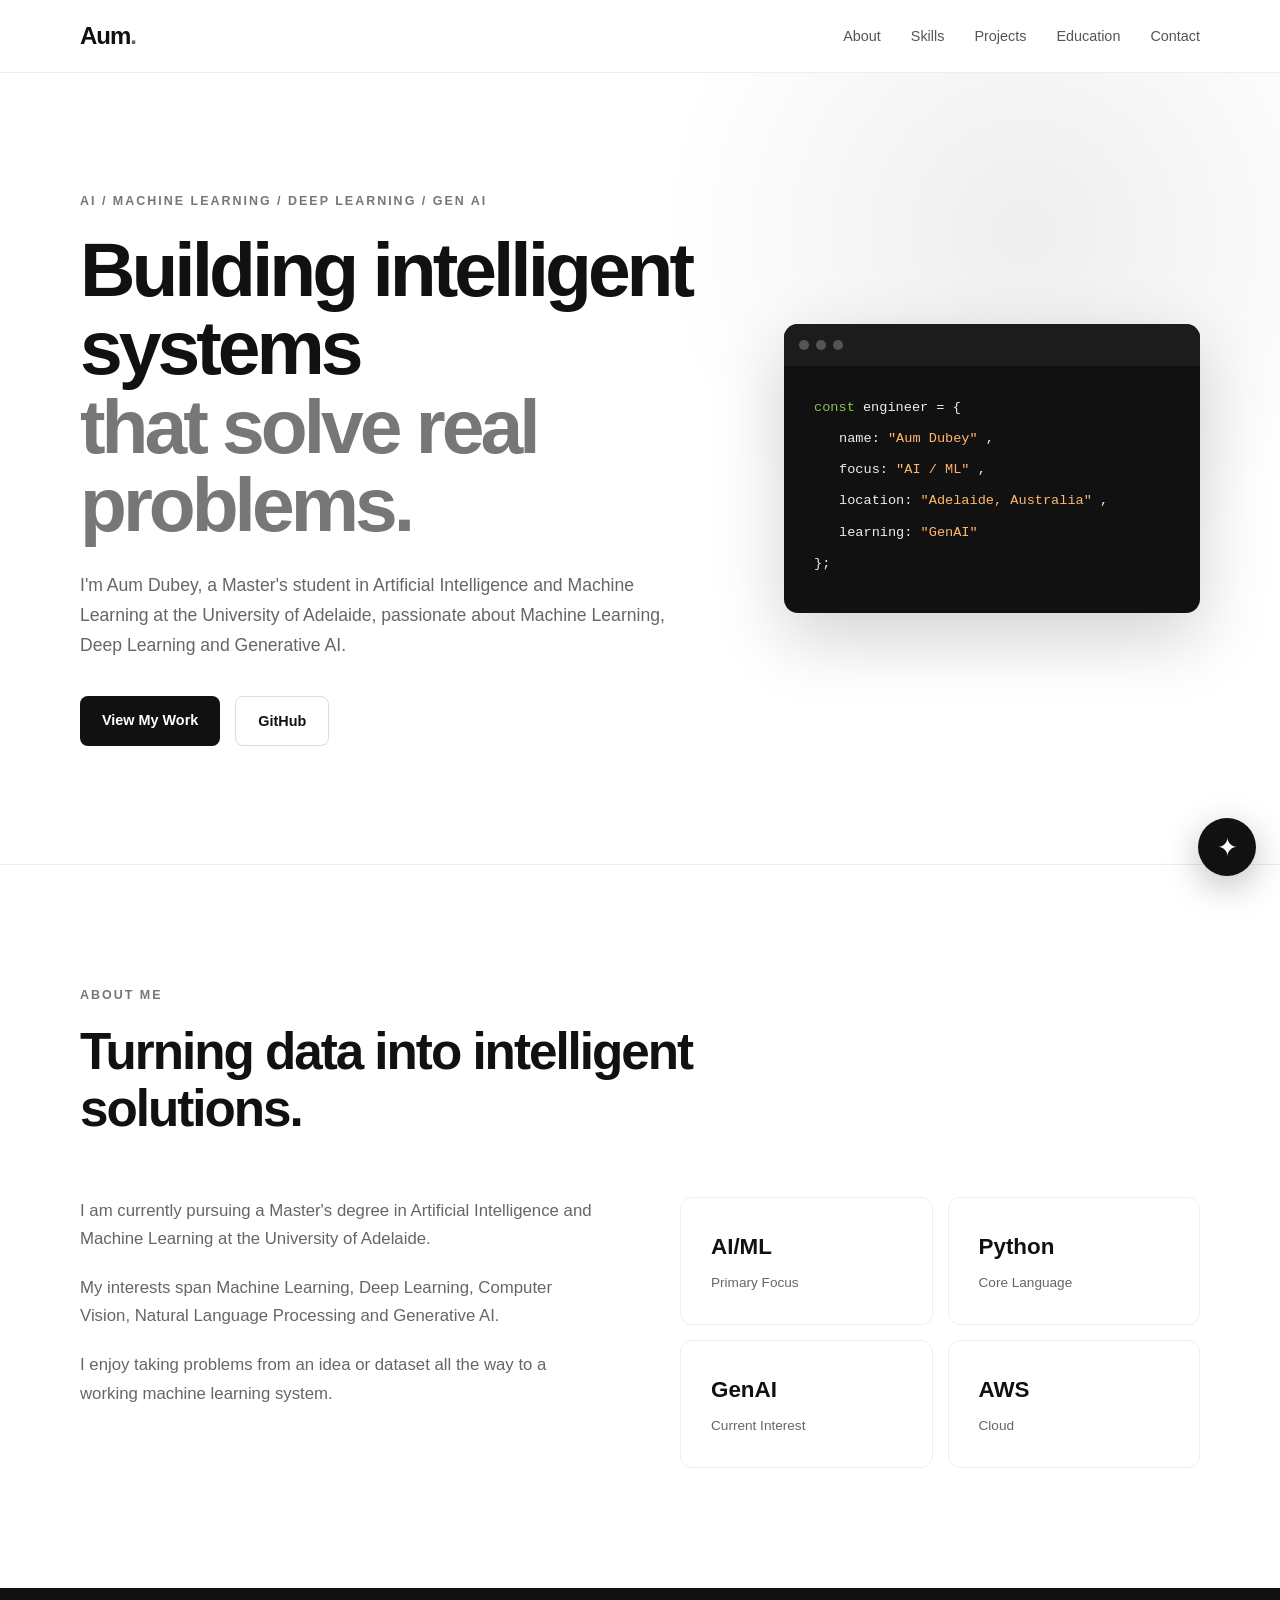
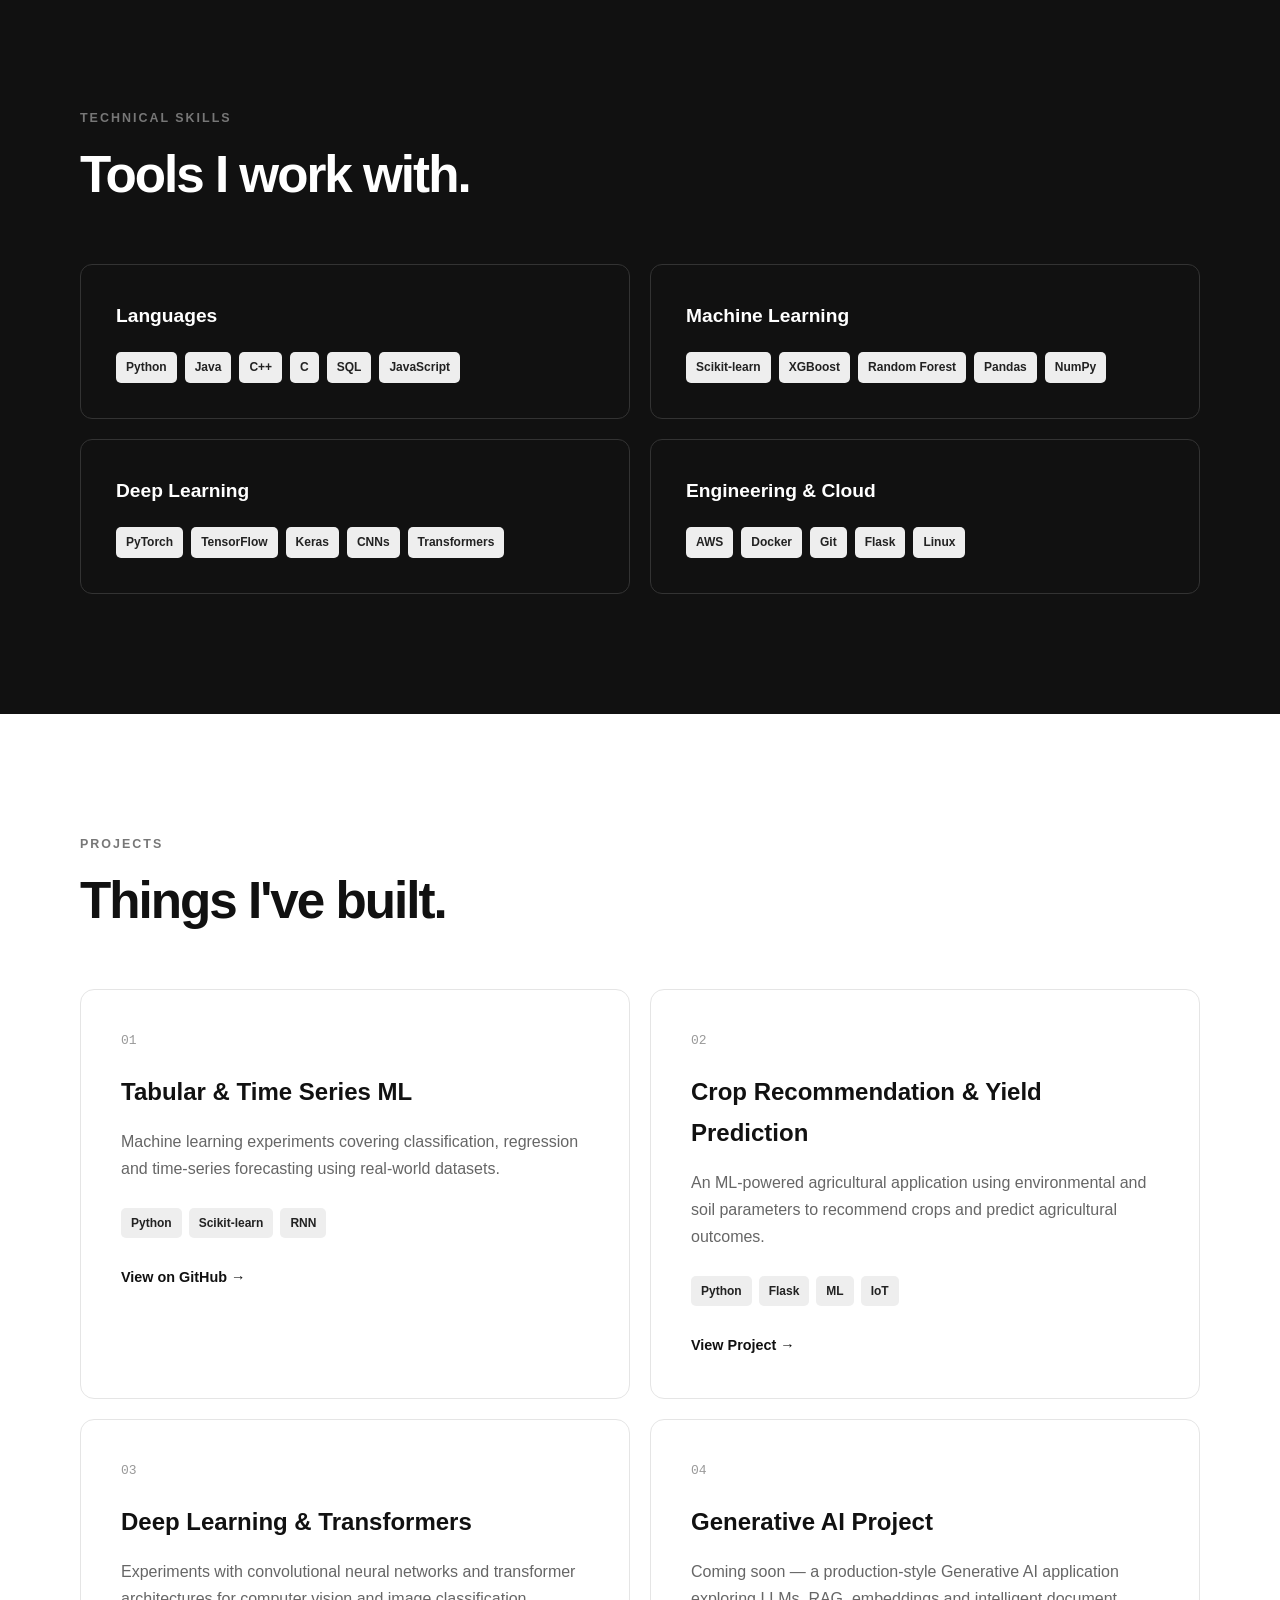
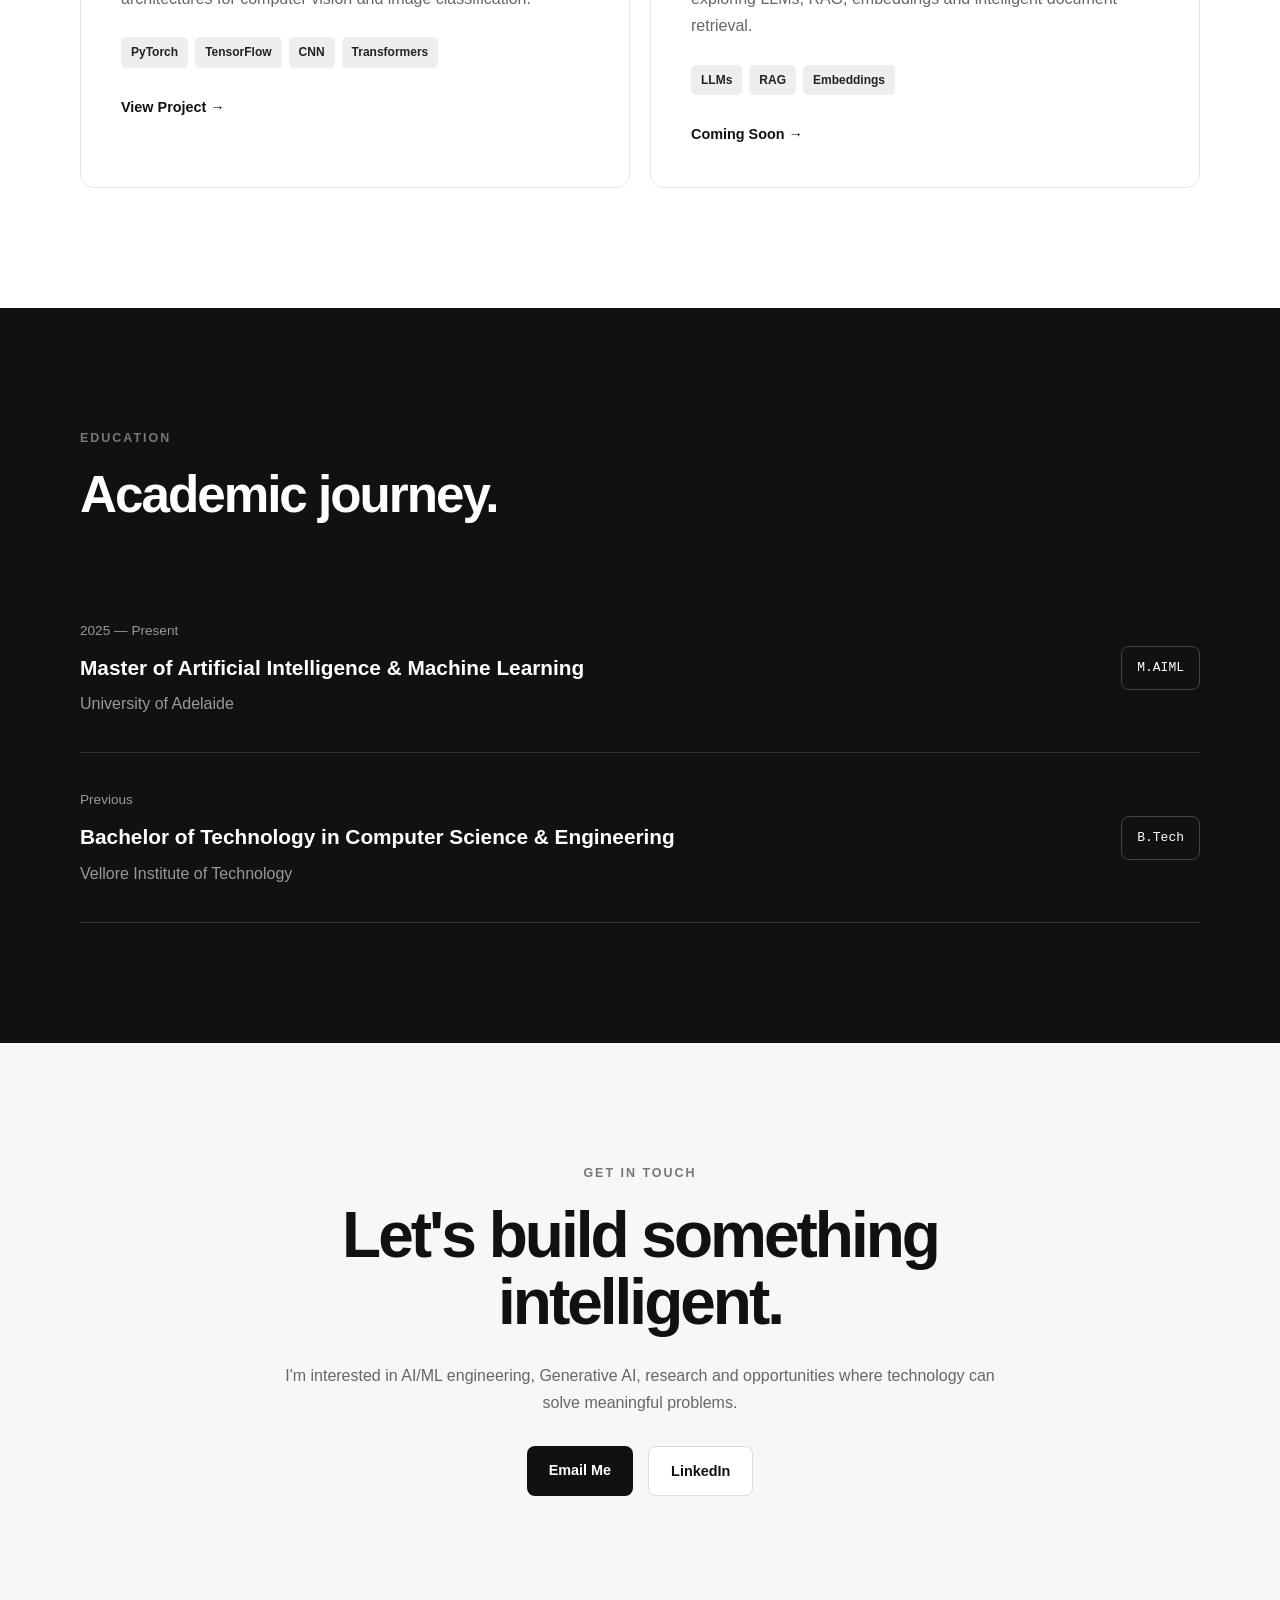
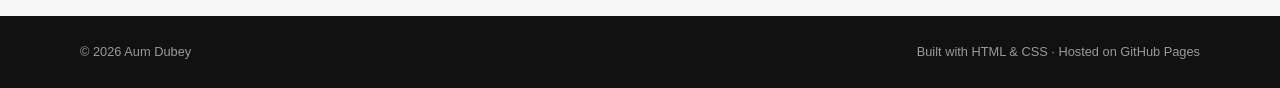
==== index.html @ c4ebeefe "Refactor aumSendMessage to use async/await" ====
<!DOCTYPE html>
<html lang="en">
<head>
    <meta charset="UTF-8">

    <meta name="viewport"
          content="width=device-width, initial-scale=1.0">

    <meta name="description"
          content="Aum Dubey - AI and Machine Learning Engineer">

    <title>Aum Dubey | AI/ML Engineer</title>

    <link rel="stylesheet" href="style.css">
</head>

<body>

    <!-- Navigation -->
    <header class="navbar">
        <div class="container nav-container">

            <a href="#home" class="logo">
                Aum<span>.</span>
            </a>

            <nav>
                <a href="#about">About</a>
                <a href="#skills">Skills</a>
                <a href="#projects">Projects</a>
                <a href="#education">Education</a>
                <a href="#contact">Contact</a>
            </nav>

        </div>
    </header>


    <!-- Hero Section -->
    <section id="home" class="hero">
        <div class="container hero-content">

            <div class="hero-text">

                <p class="eyebrow">
                    AI / MACHINE LEARNING / DEEP LEARNING / GEN AI
                </p>

                <h1>
                    Building intelligent systems
                    <span>that solve real problems.</span>
                </h1>

                <p class="hero-description">
                    I'm Aum Dubey, a Master's student in Artificial
                    Intelligence and Machine Learning at the University
                    of Adelaide, passionate about Machine Learning,
                    Deep Learning and Generative AI.
                </p>

                <div class="hero-buttons">

                    <a href="#projects" class="btn primary">
                        View My Work
                    </a>

                    <a href="https://github.com/aum-dubey"
                       target="_blank"
                       rel="noopener"
                       class="btn secondary">
                        GitHub
                    </a>

                </div>

            </div>


            <div class="hero-card">
                <div class="terminal">

                    <div class="terminal-top">
                        <span></span>
                        <span></span>
                        <span></span>
                    </div>

                    <div class="terminal-content">

                        <p>
                            <span class="green">const</span>
                            engineer = {
                        </p>

                        <p class="indent">
                            name:
                            <span class="orange">
                                "Aum Dubey"
                            </span>,
                        </p>

                        <p class="indent">
                            focus:
                            <span class="orange">
                                "AI / ML"
                            </span>,
                        </p>

                        <p class="indent">
                            location:
                            <span class="orange">
                                "Adelaide, Australia"
                            </span>,
                        </p>

                        <p class="indent">
                            learning:
                            <span class="orange">
                                "GenAI"
                            </span>
                        </p>

                        <p>};</p>

                    </div>
                </div>
            </div>

        </div>
    </section>


    <!-- About -->
    <section id="about" class="section">
        <div class="container">

            <div class="section-heading">
                <p class="eyebrow">
                    ABOUT ME
                </p>

                <h2>
                    Turning data into intelligent solutions.
                </h2>
            </div>

            <div class="about-grid">

                <div>

                    <p>
                        I am currently pursuing a Master's degree in
                        Artificial Intelligence and Machine Learning
                        at the University of Adelaide.
                    </p>

                    <p>
                        My interests span Machine Learning, Deep
                        Learning, Computer Vision, Natural Language
                        Processing and Generative AI.
                    </p>

                    <p>
                        I enjoy taking problems from an idea or
                        dataset all the way to a working machine
                        learning system.
                    </p>

                </div>


                <div class="about-stats">

                    <div class="stat">
                        <h3>AI/ML</h3>
                        <p>Primary Focus</p>
                    </div>

                    <div class="stat">
                        <h3>Python</h3>
                        <p>Core Language</p>
                    </div>

                    <div class="stat">
                        <h3>GenAI</h3>
                        <p>Current Interest</p>
                    </div>

                    <div class="stat">
                        <h3>AWS</h3>
                        <p>Cloud</p>
                    </div>

                </div>

            </div>
        </div>
    </section>


    <!-- Skills -->
    <section id="skills" class="section dark-section">
        <div class="container">

            <div class="section-heading">

                <p class="eyebrow">
                    TECHNICAL SKILLS
                </p>

                <h2>
                    Tools I work with.
                </h2>

            </div>


            <div class="skills-grid">

                <div class="skill-card">

                    <h3>Languages</h3>

                    <div class="tags">
                        <span>Python</span>
                        <span>Java</span>
                        <span>C++</span>
                        <span>C</span>
                        <span>SQL</span>
                        <span>JavaScript</span>
                    </div>

                </div>


                <div class="skill-card">

                    <h3>Machine Learning</h3>

                    <div class="tags">
                        <span>Scikit-learn</span>
                        <span>XGBoost</span>
                        <span>Random Forest</span>
                        <span>Pandas</span>
                        <span>NumPy</span>
                    </div>

                </div>


                <div class="skill-card">

                    <h3>Deep Learning</h3>

                    <div class="tags">
                        <span>PyTorch</span>
                        <span>TensorFlow</span>
                        <span>Keras</span>
                        <span>CNNs</span>
                        <span>Transformers</span>
                    </div>

                </div>


                <div class="skill-card">

                    <h3>Engineering &amp; Cloud</h3>

                    <div class="tags">
                        <span>AWS</span>
                        <span>Docker</span>
                        <span>Git</span>
                        <span>Flask</span>
                        <span>Linux</span>
                    </div>

                </div>

            </div>
        </div>
    </section>


    <!-- Projects -->
    <section id="projects" class="section">
        <div class="container">

            <div class="section-heading">

                <p class="eyebrow">
                    PROJECTS
                </p>

                <h2>
                    Things I've built.
                </h2>

            </div>


            <div class="projects-grid">

                <!-- Project 1 -->
                <article class="project-card">

                    <div class="project-number">
                        01
                    </div>

                    <h3>
                        Tabular &amp; Time Series ML
                    </h3>

                    <p>
                        Machine learning experiments covering
                        classification, regression and time-series
                        forecasting using real-world datasets.
                    </p>

                    <div class="project-tags">
                        <span>Python</span>
                        <span>Scikit-learn</span>
                        <span>RNN</span>
                    </div>

                    <a href="https://github.com/aum-dubey/tabular-timeseries-ml"
                       target="_blank"
                       rel="noopener"
                       class="project-link">
                        View on GitHub →
                    </a>

                </article>


                <!-- Project 2 -->
                <article class="project-card">

                    <div class="project-number">
                        02
                    </div>

                    <h3>
                        Crop Recommendation &amp; Yield Prediction
                    </h3>

                    <p>
                        An ML-powered agricultural application using
                        environmental and soil parameters to recommend
                        crops and predict agricultural outcomes.
                    </p>

                    <div class="project-tags">
                        <span>Python</span>
                        <span>Flask</span>
                        <span>ML</span>
                        <span>IoT</span>
                    </div>

                    <a href="https://github.com/aum-dubey"
                       target="_blank"
                       rel="noopener"
                       class="project-link">
                        View Project →
                    </a>

                </article>


                <!-- Project 3 -->
                <article class="project-card">

                    <div class="project-number">
                        03
                    </div>

                    <h3>
                        Deep Learning &amp; Transformers
                    </h3>

                    <p>
                        Experiments with convolutional neural networks
                        and transformer architectures for computer
                        vision and image classification.
                    </p>

                    <div class="project-tags">
                        <span>PyTorch</span>
                        <span>TensorFlow</span>
                        <span>CNN</span>
                        <span>Transformers</span>
                    </div>

                    <a href="https://github.com/aum-dubey"
                       target="_blank"
                       rel="noopener"
                       class="project-link">
                        View Project →
                    </a>

                </article>


                <!-- Project 4 -->
                <article class="project-card">

                    <div class="project-number">
                        04
                    </div>

                    <h3>
                        Generative AI Project
                    </h3>

                    <p>
                        Coming soon — a production-style Generative AI
                        application exploring LLMs, RAG, embeddings
                        and intelligent document retrieval.
                    </p>

                    <div class="project-tags">
                        <span>LLMs</span>
                        <span>RAG</span>
                        <span>Embeddings</span>
                    </div>

                    <a href="https://github.com/aum-dubey"
                       target="_blank"
                       rel="noopener"
                       class="project-link">
                        Coming Soon →
                    </a>

                </article>

            </div>
        </div>
    </section>


    <!-- Education -->
    <section id="education" class="section dark-section">
        <div class="container">

            <div class="section-heading">

                <p class="eyebrow">
                    EDUCATION
                </p>

                <h2>
                    Academic journey.
                </h2>

            </div>


            <div class="education-card">

                <div>

                    <p class="education-year">
                        2025 — Present
                    </p>

                    <h3>
                        Master of Artificial Intelligence
                        &amp; Machine Learning
                    </h3>

                    <p>
                        University of Adelaide
                    </p>

                </div>

                <div class="education-badge">
                    M.AIML
                </div>

            </div>


            <div class="education-card">

                <div>

                    <p class="education-year">
                        Previous
                    </p>

                    <h3>
                        Bachelor of Technology
                        in Computer Science &amp; Engineering
                    </h3>

                    <p>
                        Vellore Institute of Technology
                    </p>

                </div>

                <div class="education-badge">
                    B.Tech
                </div>

            </div>

        </div>
    </section>


    <!-- Contact -->
    <section id="contact" class="section contact-section">
        <div class="container contact-content">

            <p class="eyebrow">
                GET IN TOUCH
            </p>

            <h2>
                Let's build something intelligent.
            </h2>

            <p>
                I'm interested in AI/ML engineering, Generative AI,
                research and opportunities where technology can solve
                meaningful problems.
            </p>

            <div class="contact-buttons">

                <a href="mailto:aum.dubeyy@gmail.com"
                   class="btn primary">
                    Email Me
                </a>

                <a href="https://www.linkedin.com/in/aumdubey0604"
                   target="_blank"
                   rel="noopener"
                   class="btn secondary">
                    LinkedIn
                </a>

            </div>

        </div>
    </section>


    <!-- Footer -->
    <footer>
        <div class="container footer-content">

            <p>
                © 2026 Aum Dubey
            </p>

            <p>
                Built with HTML &amp; CSS · Hosted on GitHub Pages
            </p>

        </div>
    </footer>


    <!-- ================= ASK AUM CHATBOT ================= -->

    <style>

        /* Floating button */

        #aum-chat-button {
            position: fixed;
            right: 24px;
            bottom: 24px;

            width: 58px;
            height: 58px;

            padding: 0;
            margin: 0;

            border: 0;
            border-radius: 50%;

            background: #111;
            color: #fff;

            display: flex;
            align-items: center;
            justify-content: center;

            cursor: pointer;

            z-index: 999999;

            box-shadow: 0 10px 35px rgba(0, 0, 0, 0.25);

            transition: 0.25s ease;
        }

        #aum-chat-button:hover {
            transform: translateY(-4px) scale(1.05);
        }

        #aum-chat-button span {
            font-size: 25px;
        }


        /* Chat window */

        #aum-chat-window {
            position: fixed;

            right: 24px;
            bottom: 24px;

            width: 380px;
            height: 570px;

            background: #fff;

            border: 1px solid #e5e5e5;
            border-radius: 22px;

            overflow: hidden;

            z-index: 1000000;

            display: flex;
            flex-direction: column;

            box-shadow: 0 25px 80px rgba(0, 0, 0, 0.20);

            opacity: 0;
            visibility: hidden;

            transform: translateY(20px) scale(0.95);
            transform-origin: bottom right;

            transition:
                opacity 0.25s ease,
                transform 0.25s ease,
                visibility 0.25s ease;
        }

        #aum-chat-window.aum-chat-open {
            opacity: 1;
            visibility: visible;
            transform: translateY(0) scale(1);
        }


        /* Header */

        #aum-chat-header {
            height: 70px;
            flex-shrink: 0;

            background: #111;
            color: #fff;

            padding: 0 18px;

            display: flex;
            align-items: center;
            justify-content: space-between;
        }

        .aum-chat-profile {
            display: flex;
            align-items: center;
            gap: 11px;
        }

        .aum-chat-avatar {
            width: 40px;
            height: 40px;

            border-radius: 12px;

            background: #fff;
            color: #111;

            display: flex;
            align-items: center;
            justify-content: center;

            font-weight: 700;
        }

        .aum-chat-name {
            font-size: 15px;
            font-weight: 600;
            line-height: 1.2;
        }

        .aum-chat-status {
            margin-top: 4px;

            color: #aaa;
            font-size: 10px;

            display: flex;
            align-items: center;
            gap: 5px;
        }

        .aum-chat-status-dot {
            width: 6px;
            height: 6px;

            border-radius: 50%;
            background: #4ade80;
        }

        #aum-chat-close {
            width: 34px;
            height: 34px;

            padding: 0;

            border: 0;
            border-radius: 50%;

            background: transparent;
            color: #aaa;

            font-size: 25px;
            cursor: pointer;
        }

        #aum-chat-close:hover {
            background: rgba(255, 255, 255, 0.1);
            color: #fff;
        }


        /* Messages */

        #aum-chat-messages {
            flex: 1;
            min-height: 0;

            overflow-y: auto;
            padding: 22px 18px;

            background: #fafafa;
        }

        .aum-bot-row {
            display: flex;
            align-items: flex-start;
            gap: 9px;
            margin-bottom: 18px;
        }

        .aum-bot-icon {
            flex-shrink: 0;

            width: 30px;
            height: 30px;

            border-radius: 10px;

            background: #111;
            color: #fff;

            display: flex;
            align-items: center;
            justify-content: center;

            font-size: 13px;
        }

        .aum-bot-bubble {
            max-width: 275px;

            padding: 12px 14px;

            background: #fff;
            border: 1px solid #e5e5e5;

            border-radius: 4px 15px 15px 15px;

            color: #222;
            font-size: 13px;
            line-height: 1.55;
        }

        .aum-bot-label {
            margin-bottom: 5px;

            color: #999;

            font-size: 9px;
            font-weight: 700;

            text-transform: uppercase;
            letter-spacing: 0.7px;
        }

        .aum-bot-bubble p {
            margin: 0 0 8px;
        }

        .aum-bot-bubble p:last-child {
            margin-bottom: 0;
        }


        /* User messages */

        .aum-user-row {
            display: flex;
            justify-content: flex-end;
            margin-bottom: 18px;
        }

        .aum-user-bubble {
            max-width: 275px;

            padding: 11px 14px;

            background: #111;
            color: #fff;

            border-radius: 15px 4px 15px 15px;

            font-size: 13px;
            line-height: 1.5;
        }


        /* Suggestions */

        #aum-suggestions {
            margin-left: 39px;
            margin-bottom: 20px;

            display: flex;
            flex-direction: column;
            gap: 7px;
        }

        .aum-suggestion {
            width: 100%;

            padding: 10px 12px;

            border: 1px solid #e3e3e3;
            border-radius: 11px;

            background: #fff;
            color: #333;

            text-align: left;
            font-family: inherit;
            font-size: 11px;

            cursor: pointer;
            transition: 0.2s ease;
        }

        .aum-suggestion:hover {
            background: #f3f3f3;
            transform: translateX(2px);
        }


        /* Typing indicator */

        .aum-typing-row {
            display: flex;
            align-items: center;
            gap: 9px;
            margin-bottom: 18px;
        }

        .aum-typing {
            display: flex;
            gap: 4px;

            padding: 13px 15px;

            background: #fff;
            border: 1px solid #e5e5e5;

            border-radius: 4px 15px 15px 15px;
        }

        .aum-typing span {
            width: 5px;
            height: 5px;

            border-radius: 50%;
            background: #999;

            animation: aumTyping 1.2s infinite ease-in-out;
        }

        .aum-typing span:nth-child(2) {
            animation-delay: 0.15s;
        }

        .aum-typing span:nth-child(3) {
            animation-delay: 0.3s;
        }

        @keyframes aumTyping {
            0%, 60%, 100% {
                transform: translateY(0);
                opacity: 0.3;
            }

            30% {
                transform: translateY(-4px);
                opacity: 1;
            }
        }


        /* Input */

        #aum-chat-bottom {
            flex-shrink: 0;

            padding: 11px 13px 12px;

            background: #fff;
            border-top: 1px solid #e9e9e9;
        }

        #aum-chat-input-wrapper {
            display: flex;
            align-items: center;
            gap: 7px;

            padding: 4px 4px 4px 13px;

            border: 1px solid #ddd;
            border-radius: 16px;

            background: #fafafa;
        }

        #aum-chat-input {
            flex: 1;
            min-width: 0;

            border: 0;
            outline: 0;

            background: transparent;
            color: #111;

            font-family: inherit;
            font-size: 13px;
        }

        #aum-chat-input::placeholder {
            color: #999;
        }

        #aum-chat-send {
            width: 34px;
            height: 34px;

            flex-shrink: 0;

            border: 0;
            border-radius: 11px;

            background: #111;
            color: #fff;

            font-size: 17px;
            cursor: pointer;

            display: flex;
            align-items: center;
            justify-content: center;
        }

        #aum-chat-send:hover {
            background: #333;
        }

        .aum-chat-footer {
            margin-top: 7px;

            color: #aaa;

            text-align: center;
            font-size: 9px;
        }


        /* Mobile */

        @media (max-width: 600px) {

            #aum-chat-button {
                right: 18px;
                bottom: 18px;

                width: 55px;
                height: 55px;
            }

            #aum-chat-window {
                left: 10px;
                right: 10px;
                bottom: 10px;

                width: auto;
                height: calc(100vh - 20px);
                max-height: 680px;

                border-radius: 20px;
            }
        }

    </style>


    <!-- Floating button -->

    <div id="aum-chat-launcher">

    <div id="aum-chat-greeting">
        Hi! 👋
    </div>

    <button id="aum-chat-button"
            aria-label="Open Ask Aum AI"
            type="button">
        <span>✦</span>
    </button>

</div>


    <!-- Chat window -->

    <div id="aum-chat-window">

        <!-- Header -->

        <div id="aum-chat-header">

            <div class="aum-chat-profile">

                <div class="aum-chat-avatar">
                    A
                </div>

                <div>

                    <div class="aum-chat-name">
                        Ask Aum
                    </div>

                    <div class="aum-chat-status">
                        <span class="aum-chat-status-dot"></span>
                        AI Assistant
                    </div>

                </div>

            </div>


            <button id="aum-chat-close"
                    type="button"
                    aria-label="Close Ask Aum AI">
                ×
            </button>

        </div>


        <!-- Messages -->

        <div id="aum-chat-messages">

            <div class="aum-bot-row">

                <div class="aum-bot-icon">
                    ✦
                </div>

                <div class="aum-bot-bubble">

                    <div class="aum-bot-label">
                        Ask Aum
                    </div>

                    <p>
                        Hi! I'm Aum's AI assistant. 👋
                    </p>

                    <p>
                        Ask me about Aum's projects, technical skills,
                        education, or experience.
                    </p>

                </div>

            </div>


            <div id="aum-suggestions">

                <button class="aum-suggestion" type="button">
                    💻 What projects has Aum built?
                </button>

                <button class="aum-suggestion" type="button">
                    🧠 What are his AI/ML skills?
                </button>

                <button class="aum-suggestion" type="button">
                    🎓 Tell me about his education
                </button>

                <button class="aum-suggestion" type="button">
                    🚀 What roles is Aum targeting?
                </button>

            </div>

        </div>


        <!-- Input -->

        <div id="aum-chat-bottom">

            <div id="aum-chat-input-wrapper">

                <input
                    id="aum-chat-input"
                    type="text"
                    placeholder="Ask Aum anything..."
                    autocomplete="off"
                >

                <button id="aum-chat-send"
                        type="button"
                        aria-label="Send message">
                    ↑
                </button>

            </div>

            <div class="aum-chat-footer">
                AI assistant · Powered by Aum's portfolio
            </div>

        </div>

    </div>


    <!-- Chatbot JavaScript -->

    <script>

        const aumChatButton =
            document.getElementById("aum-chat-button");

        const aumChatWindow =
            document.getElementById("aum-chat-window");

        const aumChatClose =
            document.getElementById("aum-chat-close");

        const aumChatInput =
            document.getElementById("aum-chat-input");

        const aumChatSend =
            document.getElementById("aum-chat-send");

        const aumChatMessages =
            document.getElementById("aum-chat-messages");
        const aumChatGreeting =
            document.getElementById("aum-chat-greeting");


        function aumScrollChat() {
            aumChatMessages.scrollTo({
                top: aumChatMessages.scrollHeight,
                behavior: "smooth"
            });
        }


        function aumAddUserMessage(message) {
            const row = document.createElement("div");

            row.className = "aum-user-row";

            const bubble = document.createElement("div");

            bubble.className = "aum-user-bubble";
            bubble.textContent = message;

            row.appendChild(bubble);
            aumChatMessages.appendChild(row);

            aumScrollChat();
        }


        function aumShowTyping() {
            const row = document.createElement("div");

            row.className = "aum-typing-row";
            row.id = "aum-typing-indicator";

            row.innerHTML = `
                <div class="aum-bot-icon">✦</div>

                <div class="aum-typing">
                    <span></span>
                    <span></span>
                    <span></span>
                </div>
            `;

            aumChatMessages.appendChild(row);

            aumScrollChat();
        }


        function aumAddBotMessage(message) {
            const typing =
                document.getElementById("aum-typing-indicator");

            if (typing) {
                typing.remove();
            }

            const row = document.createElement("div");

            row.className = "aum-bot-row";

            const icon = document.createElement("div");

            icon.className = "aum-bot-icon";
            icon.textContent = "✦";

            const bubble = document.createElement("div");

            bubble.className = "aum-bot-bubble";

            const label = document.createElement("div");

            label.className = "aum-bot-label";
            label.textContent = "Ask Aum";

            const paragraph = document.createElement("p");

            paragraph.textContent = message;

            bubble.appendChild(label);
            bubble.appendChild(paragraph);

            row.appendChild(icon);
            row.appendChild(bubble);

            aumChatMessages.appendChild(row);

            aumScrollChat();
        }


        async function aumSendMessage() {

    const message =
        aumChatInput.value.trim();

    if (!message) {
        return;
    }

    aumAddUserMessage(message);

    aumChatInput.value = "";

    aumShowTyping();

    try {

        const response = await fetch(
            "http://127.0.0.1:8000/api/chat",
            {
                method: "POST",

                headers: {
                    "Content-Type": "application/json"
                },

                body: JSON.stringify({
                    question: message
                })
            }
        );

        if (!response.ok) {
            throw new Error("API request failed");
        }

        const data = await response.json();

        aumAddBotMessage(data.answer);

    } catch (error) {

        console.error("Chatbot error:", error);

        aumAddBotMessage(
            "Sorry, I couldn't connect to Aum's AI assistant right now."
        );
    }
}


        
        function showAumGreeting() {
    if (
        aumChatWindow.classList.contains("aum-chat-open") ||
        aumChatButton.style.display === "none"
    ) {
        return;
    }

    aumChatGreeting.classList.add("show");

    setTimeout(function () {
        aumChatGreeting.classList.remove("show");
    }, 2800);
}

/* First greeting after page load */

setTimeout(function () {
    showAumGreeting();
}, 3500);

/* Show greeting at random intervals */

function scheduleAumGreeting() {
    const randomDelay =
        Math.floor(Math.random() * 7000) + 8000;

    setTimeout(function () {
        showAumGreeting();
        scheduleAumGreeting();
    }, randomDelay);
}

scheduleAumGreeting();


        aumChatButton.addEventListener("click", function () {
            aumChatWindow.classList.add("aum-chat-open");
            aumChatButton.style.display = "none";
            aumChatButton.style.display = "none";
            aumChatGreeting.classList.remove("show");
            setTimeout(function () {
                aumChatInput.focus();
            }, 250);
        });


        aumChatClose.addEventListener("click", function () {
            aumChatWindow.classList.remove("aum-chat-open");
            aumChatButton.style.display = "flex";
        });


        aumChatSend.addEventListener("click", aumSendMessage);


        aumChatInput.addEventListener("keydown", function (event) {
            if (event.key === "Enter") {
                event.preventDefault();
                aumSendMessage();
            }
        });


        document
            .querySelectorAll(".aum-suggestion")
            .forEach(function (button) {

                button.addEventListener("click", function () {
                    aumChatInput.value =
                        button.textContent.trim();

                    aumSendMessage();
                });

            });

    </script>

</body>
</html>
---- style.css ----
/* =========================================
   GLOBAL
========================================= */

* {
    margin: 0;
    padding: 0;
    box-sizing: border-box;
}

html {
    scroll-behavior: smooth;
}

body {
    font-family:
        -apple-system,
        BlinkMacSystemFont,
        "Segoe UI",
        Roboto,
        Helvetica,
        Arial,
        sans-serif;

    background: #ffffff;
    color: #111111;
    line-height: 1.7;
}

a {
    text-decoration: none;
    color: inherit;
}

.container {
    width: min(1120px, 90%);
    margin: auto;
}


/* =========================================
   NAVIGATION
========================================= */

.navbar {
    position: sticky;
    top: 0;
    z-index: 1000;

    background: rgba(255, 255, 255, 0.92);

    backdrop-filter: blur(12px);

    border-bottom: 1px solid #eeeeee;
}

.nav-container {
    height: 72px;

    display: flex;
    align-items: center;
    justify-content: space-between;
}

.logo {
    font-size: 1.5rem;
    font-weight: 800;
    letter-spacing: -1px;
}

.logo span {
    color: #666666;
}

nav {
    display: flex;
    gap: 30px;
}

nav a {
    font-size: 0.9rem;
    font-weight: 500;
    color: #555555;

    transition: 0.2s ease;
}

nav a:hover {
    color: #000000;
}


/* =========================================
   HERO
========================================= */

.hero {
    min-height: 88vh;

    display: flex;
    align-items: center;

    background:
        radial-gradient(
            circle at 80% 20%,
            #eeeeee 0,
            transparent 30%
        );

    border-bottom: 1px solid #eeeeee;
}

.hero-content {
    display: grid;

    grid-template-columns:
        1.2fr
        0.8fr;

    gap: 80px;

    align-items: center;
}

.eyebrow {
    font-size: 0.78rem;

    font-weight: 700;

    letter-spacing: 2px;

    color: #777777;

    margin-bottom: 18px;
}

.hero h1 {
    font-size: clamp(3rem, 6vw, 5.5rem);

    line-height: 1.02;

    letter-spacing: -4px;

    max-width: 800px;
}

.hero h1 span {
    display: block;
    color: #777777;
}

.hero-description {
    max-width: 650px;

    margin-top: 28px;

    font-size: 1.1rem;

    color: #666666;
}

.hero-buttons {
    display: flex;

    gap: 15px;

    margin-top: 35px;
}


/* =========================================
   BUTTONS
========================================= */

.btn {
    display: inline-block;

    padding: 12px 22px;

    border-radius: 8px;

    font-size: 0.9rem;

    font-weight: 600;

    transition: 0.25s ease;
}

.btn.primary {
    background: #111111;
    color: #ffffff;
}

.btn.primary:hover {
    transform: translateY(-2px);
    background: #333333;
}

.btn.secondary {
    border: 1px solid #dddddd;
    background: #ffffff;
}

.btn.secondary:hover {
    transform: translateY(-2px);
    border-color: #999999;
}


/* =========================================
   TERMINAL CARD
========================================= */

.hero-card {
    display: flex;
    justify-content: center;
}

.terminal {
    width: 100%;

    max-width: 450px;

    background: #111111;

    border-radius: 14px;

    overflow: hidden;

    box-shadow:
        0 25px 70px rgba(0, 0, 0, 0.18);
}

.terminal-top {
    height: 42px;

    display: flex;

    align-items: center;

    gap: 7px;

    padding-left: 15px;

    background: #1c1c1c;
}

.terminal-top span {
    width: 10px;
    height: 10px;

    border-radius: 50%;

    background: #555555;
}

.terminal-content {
    padding: 30px;

    font-family: "Courier New", monospace;

    font-size: 0.85rem;

    color: #eeeeee;
}

.terminal-content p {
    margin-bottom: 8px;
}

.indent {
    padding-left: 25px;
}

.green {
    color: #8bc34a;
}

.orange {
    color: #ffb86c;
}


/* =========================================
   SECTIONS
========================================= */

.section {
    padding: 120px 0;
}

.dark-section {
    background: #111111;

    color: #ffffff;
}

.section-heading {
    max-width: 700px;

    margin-bottom: 60px;
}

.section-heading h2 {
    font-size: clamp(2.2rem, 4vw, 3.8rem);

    line-height: 1.1;

    letter-spacing: -2px;
}


/* =========================================
   ABOUT
========================================= */

.about-grid {
    display: grid;

    grid-template-columns:
        1fr
        1fr;

    gap: 80px;

    align-items: start;
}

.about-grid p {
    color: #666666;

    margin-bottom: 20px;

    font-size: 1.05rem;
}

.about-stats {
    display: grid;

    grid-template-columns:
        1fr
        1fr;

    gap: 15px;
}

.stat {
    padding: 30px;

    border: 1px solid #eeeeee;

    border-radius: 12px;
}

.stat h3 {
    font-size: 1.4rem;

    margin-bottom: 5px;
}

.stat p {
    margin: 0;
    font-size: 0.85rem;
}


/* =========================================
   SKILLS
========================================= */

.skills-grid {
    display: grid;

    grid-template-columns:
        1fr
        1fr;

    gap: 20px;
}

.skill-card {
    padding: 35px;

    border: 1px solid #333333;

    border-radius: 12px;
}

.skill-card h3 {
    margin-bottom: 20px;

    font-size: 1.2rem;
}

.tags {
    display: flex;

    flex-wrap: wrap;

    gap: 8px;
}

.tags span,
.project-tags span {
    padding: 5px 10px;

    border-radius: 5px;

    background: #eeeeee;

    color: #222222;

    font-size: 0.75rem;

    font-weight: 600;
}


/* =========================================
   PROJECTS
========================================= */

.projects-grid {
    display: grid;

    grid-template-columns:
        1fr
        1fr;

    gap: 20px;
}

.project-card {
    padding: 40px;

    border: 1px solid #e5e5e5;

    border-radius: 14px;

    transition: 0.25s ease;
}

.project-card:hover {
    transform: translateY(-5px);

    box-shadow:
        0 20px 50px rgba(0, 0, 0, 0.08);
}

.project-number {
    font-family: monospace;

    color: #999999;

    margin-bottom: 20px;
}

.project-card h3 {
    font-size: 1.5rem;

    margin-bottom: 15px;
}

.project-card p {
    color: #666666;

    margin-bottom: 25px;
}

.project-tags {
    display: flex;

    flex-wrap: wrap;

    gap: 7px;

    margin-bottom: 25px;
}

.project-link {
    font-size: 0.9rem;

    font-weight: 700;
}

.project-link:hover {
    text-decoration: underline;
}


/* =========================================
   EDUCATION
========================================= */

.education-card {
    display: flex;

    justify-content: space-between;

    align-items: center;

    padding: 35px 0;

    border-bottom: 1px solid #333333;
}

.education-year {
    color: #999999;

    font-size: 0.85rem;

    margin-bottom: 8px;
}

.education-card h3 {
    font-size: 1.3rem;

    margin-bottom: 5px;
}

.education-card p:last-child {
    color: #999999;
}

.education-badge {
    padding: 10px 15px;

    border: 1px solid #444444;

    border-radius: 8px;

    font-family: monospace;
}


/* =========================================
   CONTACT
========================================= */

.contact-section {
    text-align: center;

    background: #f7f7f7;
}

.contact-content {
    max-width: 750px;
}

.contact-content h2 {
    font-size: clamp(2.5rem, 5vw, 4.5rem);

    line-height: 1.05;

    letter-spacing: -3px;

    margin-bottom: 25px;
}

.contact-content > p:not(.eyebrow) {
    color: #666666;

    margin-bottom: 30px;
}

.contact-buttons {
    display: flex;

    justify-content: center;

    gap: 15px;
}


/* =========================================
   FOOTER
========================================= */

footer {
    background: #111111;

    color: #999999;

    padding: 25px 0;
}

.footer-content {
    display: flex;

    justify-content: space-between;

    gap: 20px;

    font-size: 0.8rem;
}


/* =========================================
   RESPONSIVE DESIGN
========================================= */

@media (max-width: 800px) {

    nav {
        display: none;
    }

    .hero {
        padding: 80px 0;
    }

    .hero-content {
        grid-template-columns: 1fr;

        gap: 50px;
    }

    .hero h1 {
        letter-spacing: -2px;
    }

    .about-grid {
        grid-template-columns: 1fr;

        gap: 40px;
    }

    .skills-grid {
        grid-template-columns: 1fr;
    }

    .projects-grid {
        grid-template-columns: 1fr;
    }

    .section {
        padding: 80px 0;
    }

    .education-card {
        align-items: flex-start;

        gap: 20px;
    }

    .footer-content {
        flex-direction: column;
    }
}


@media (max-width: 500px) {

    .hero-buttons {
        flex-direction: column;
    }

    .btn {
        text-align: center;
    }

    .about-stats {
        grid-template-columns: 1fr;
    }

    .contact-buttons {
        flex-direction: column;
    }

    .education-badge {
        display: none;
    }
}
/* =========================================
   ASK AUM CHATBOT
========================================= */

#aum-chat-button {
    position: fixed !important;
    right: 24px !important;
    bottom: 24px !important;

    width: 58px;
    height: 58px;

    display: flex;
    align-items: center;
    justify-content: center;

    border: 0;
    border-radius: 50%;

    background: #111111;
    color: #ffffff;

    cursor: pointer;

    z-index: 999999 !important;

    box-shadow: 0 10px 35px rgba(0, 0, 0, 0.25);

    transition: transform 0.25s ease,
                background 0.25s ease;
}

#aum-chat-button:hover {
    transform: translateY(-4px) scale(1.05);
    background: #333333;
}

#aum-chat-button span {
    font-size: 25px;
    line-height: 1;
}

/* =========================================
   FLOATING ASK AUM LAUNCHER
========================================= */

#aum-chat-launcher {
    position: fixed;

    right: 24px;
    bottom: 24px;

    z-index: 999999;

    display: flex;
    align-items: center;
    gap: 10px;

    animation: aumCornerFloat 7s ease-in-out infinite;
}

/* Floating chatbot button */

#aum-chat-button {
    position: relative;

    width: 58px;
    height: 58px;

    padding: 0;
    margin: 0;

    border: 0;
    border-radius: 50%;

    background: #111111;
    color: #ffffff;

    display: flex;
    align-items: center;
    justify-content: center;

    cursor: pointer;

    box-shadow:
        0 10px 35px rgba(0, 0, 0, 0.25);

    transition:
        transform 0.25s ease,
        background 0.25s ease;
}

#aum-chat-button:hover {
    background: #333333;
    transform: scale(1.08);
}

#aum-chat-button span {
    font-size: 25px;
    line-height: 1;

    animation: aumSparkle 2s ease-in-out infinite;
}

/* Small greeting bubble */

#aum-chat-greeting {
    padding: 8px 13px;

    border: 1px solid #e5e5e5;
    border-radius: 14px 14px 4px 14px;

    background: #ffffff;
    color: #222222;

    font-size: 12px;
    font-weight: 600;

    box-shadow:
        0 8px 25px rgba(0, 0, 0, 0.12);

    opacity: 0;
    visibility: hidden;

    transform: translateY(8px) scale(0.9);
    transform-origin: right center;

    transition:
        opacity 0.3s ease,
        transform 0.3s ease,
        visibility 0.3s ease;
}

/* Show greeting briefly */

#aum-chat-greeting.show {
    opacity: 1;
    visibility: visible;
    transform: translateY(0) scale(1);
}

/* Gentle movement around the corner */

@keyframes aumCornerFloat {

    0% {
        transform: translate(0, 0) rotate(0deg);
    }

    20% {
        transform: translate(-4px, -6px) rotate(-1deg);
    }

    40% {
        transform: translate(3px, -10px) rotate(1deg);
    }

    60% {
        transform: translate(-3px, -5px) rotate(0deg);
    }

    80% {
        transform: translate(2px, -8px) rotate(1deg);
    }

    100% {
        transform: translate(0, 0) rotate(0deg);
    }
}

/* Sparkle animation */

@keyframes aumSparkle {

    0%,
    100% {
        transform: rotate(0deg) scale(1);
        opacity: 1;
    }

    50% {
        transform: rotate(15deg) scale(1.15);
        opacity: 0.75;
    }
}

/* Mobile */

@media (max-width: 600px) {

    #aum-chat-launcher {
        right: 18px;
        bottom: 18px;
    }

    #aum-chat-button {
        width: 55px;
        height: 55px;
    }

    #aum-chat-greeting {
        font-size: 11px;
        padding: 7px 10px;
    }
}

/* Accessibility */

@media (prefers-reduced-motion: reduce) {

    #aum-chat-launcher,
    #aum-chat-button span {
        animation: none;
    }
}
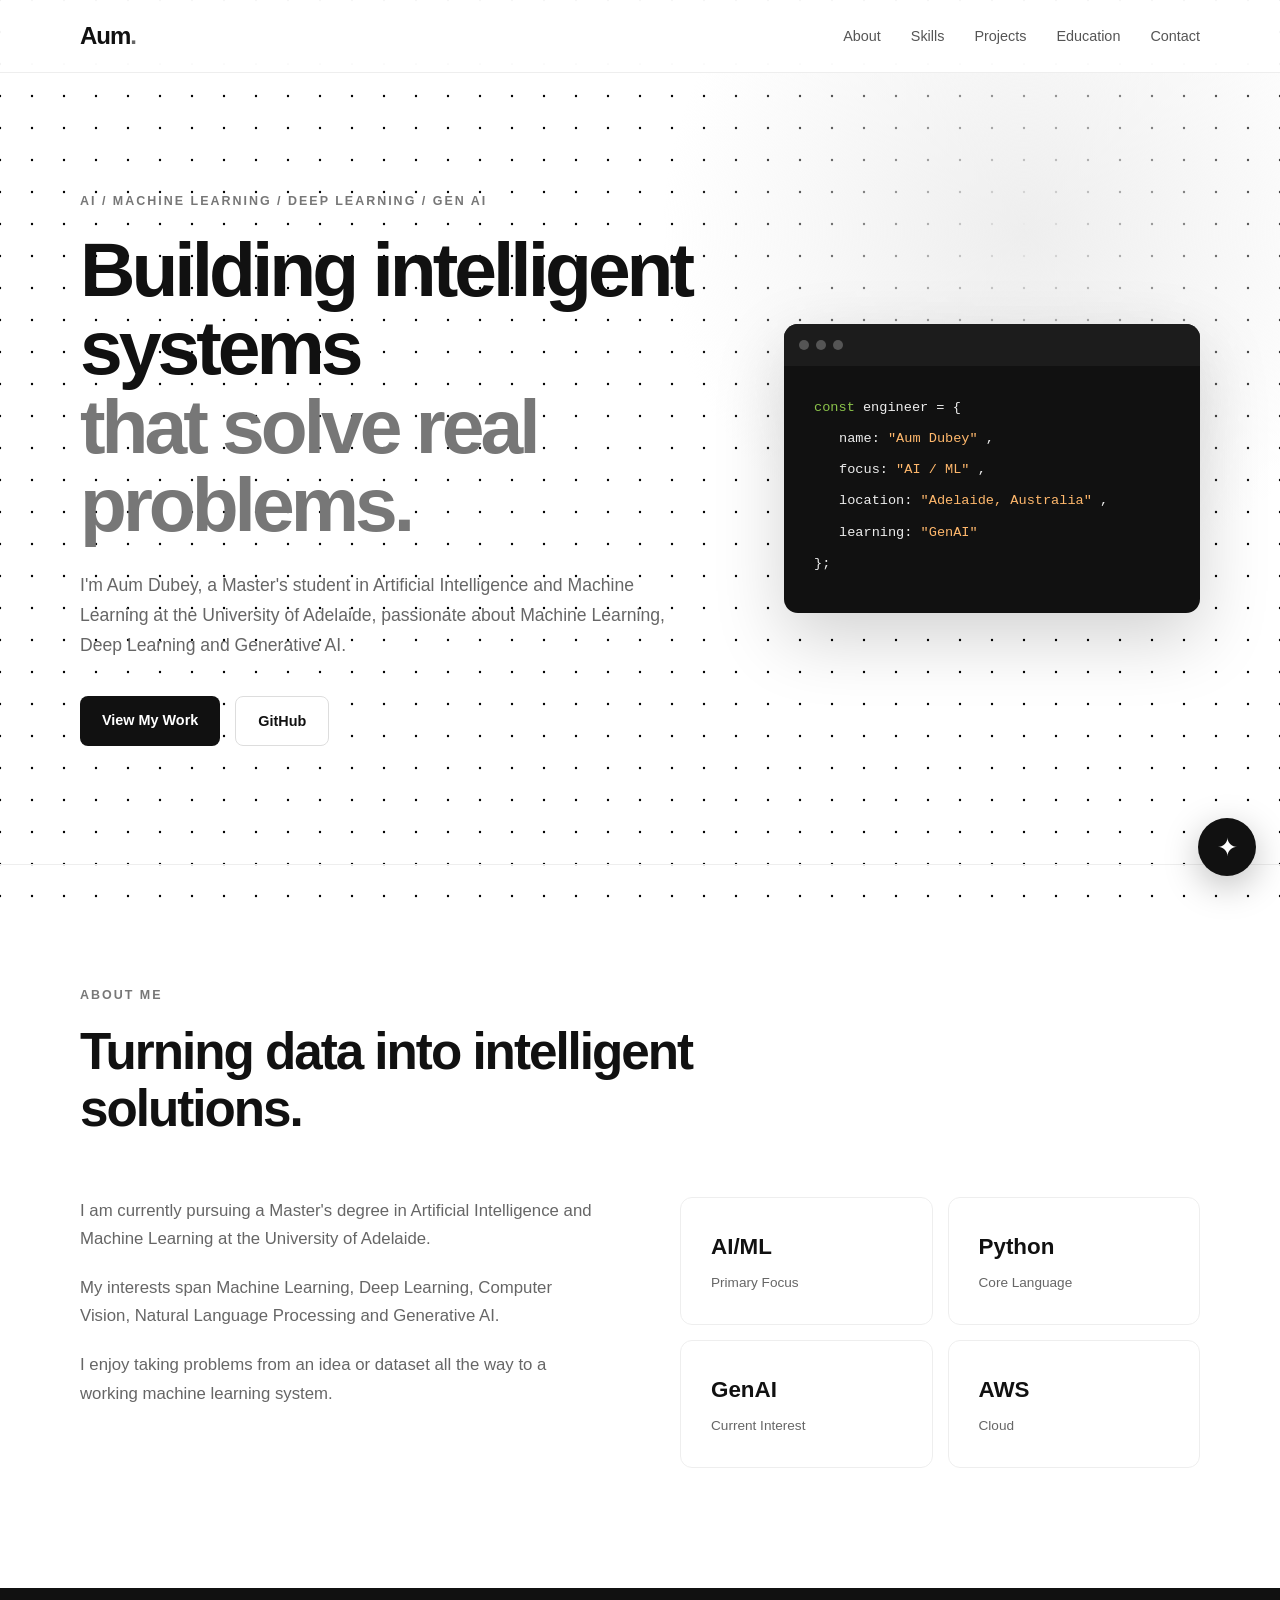
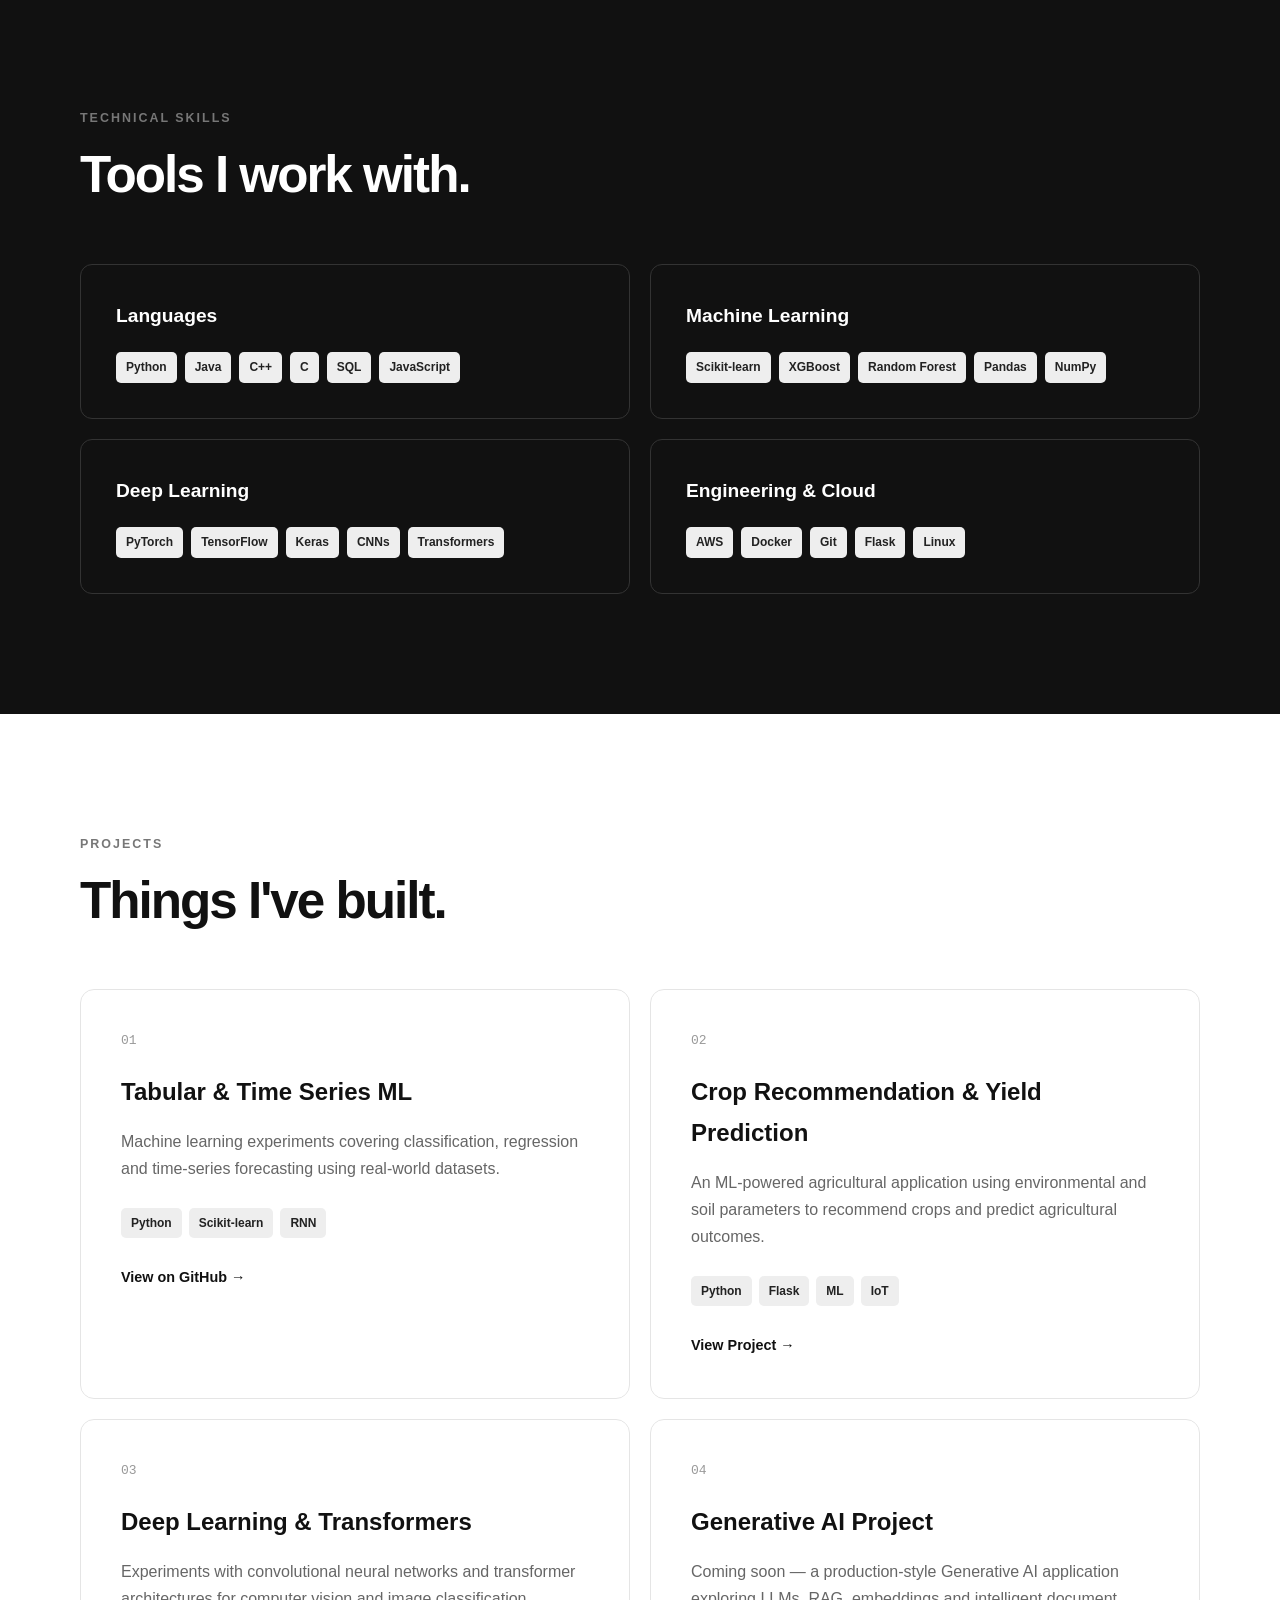
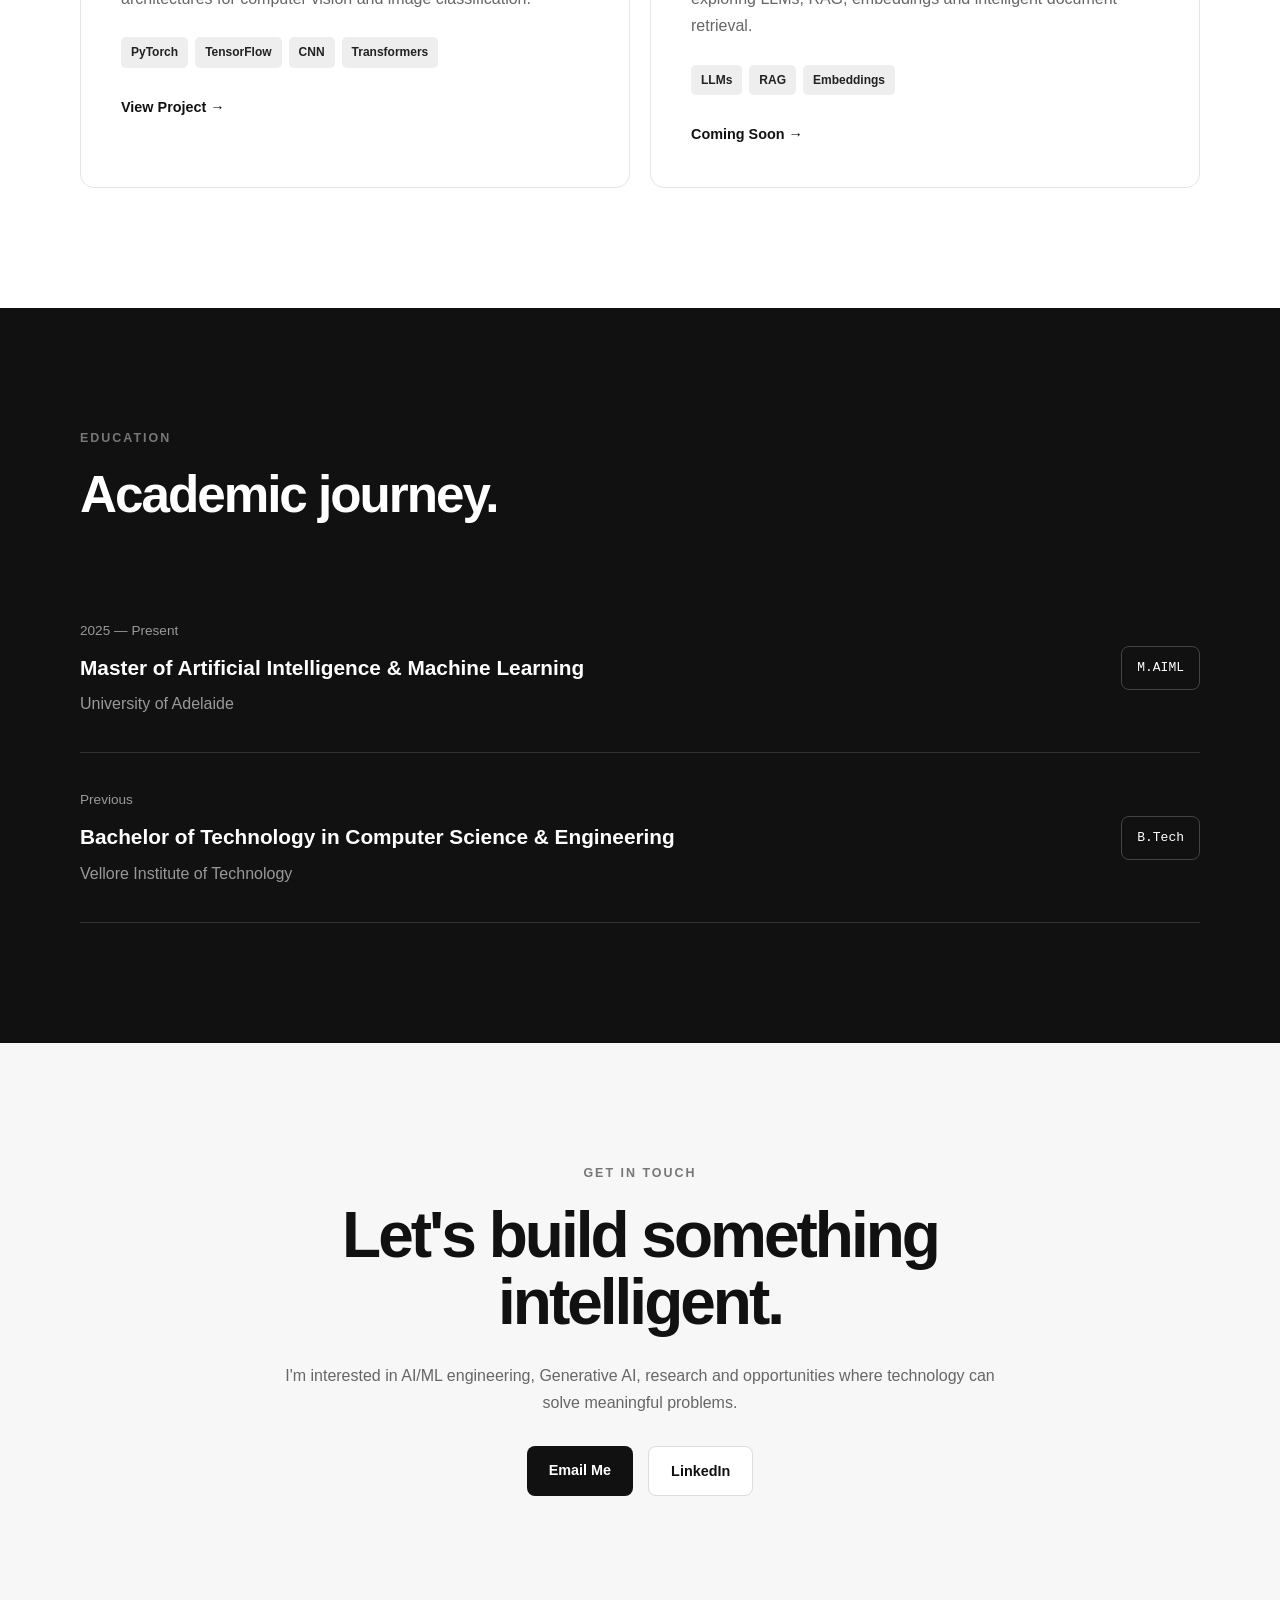
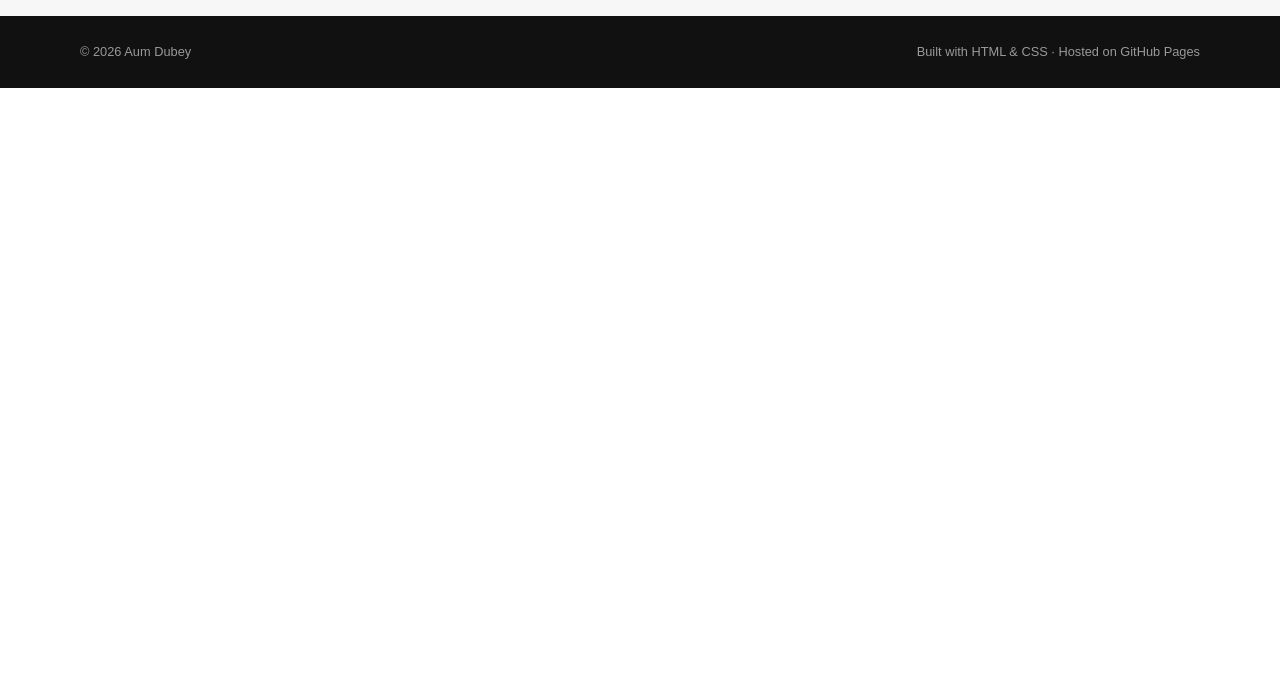
==== commit 3066c09f: "Add script tag for external JavaScript file" ====
--- a/index.html
+++ b/index.html
@@ -1279,7 +1279,7 @@
             aumScrollChat();
         }
 
-
+        
         async function aumSendMessage() {
 
     const message =
@@ -1295,42 +1295,83 @@
 
     aumShowTyping();
 
+    const apiUrl =
+        "https://aum-portfolio-ai.onrender.com/api/chat";
+
+    const maxAttempts = 3;
+
     try {
 
-        const response = await fetch(
-            "http://127.0.0.1:8000/api/chat",
-            {
-                method: "POST",
-
-                headers: {
-                    "Content-Type": "application/json"
-                },
-
-                body: JSON.stringify({
-                    question: message
-                })
+        let response = null;
+
+        for (let attempt = 1; attempt <= maxAttempts; attempt++) {
+
+            try {
+
+                response = await fetch(
+                    apiUrl,
+                    {
+                        method: "POST",
+
+                        headers: {
+                            "Content-Type": "application/json"
+                        },
+
+                        body: JSON.stringify({
+                            question: message
+                        })
+                    }
+                );
+
+                if (response.ok) {
+                    break;
+                }
+
+                console.warn(
+                    `API attempt ${attempt} failed with status ${response.status}`
+                );
+
+            } catch (error) {
+
+                console.warn(
+                    `API attempt ${attempt} failed:`,
+                    error
+                );
             }
+
+            if (attempt < maxAttempts) {
+
+                await new Promise(
+                    resolve => setTimeout(resolve, 2000)
+                );
+            }
+        }
+
+        if (!response || !response.ok) {
+            throw new Error("API unavailable after retries.");
+        }
+
+        const data = await response.json();
+
+        aumAddBotMessage(
+            data.answer
         );
 
-        if (!response.ok) {
-            throw new Error("API request failed");
-        }
-
-        const data = await response.json();
-
-        aumAddBotMessage(data.answer);
-
     } catch (error) {
 
-        console.error("Chatbot error:", error);
+        console.error(
+            "Chatbot error:",
+            error
+        );
 
         aumAddBotMessage(
-            "Sorry, I couldn't connect to Aum's AI assistant right now."
+            "Aum's AI assistant is temporarily waking up. Please try again in a moment."
         );
     }
 }
 
 
+    
         
         function showAumGreeting() {
     if (
@@ -1410,6 +1451,6 @@
             });
 
     </script>
-
+<script src="script.js"></script>
 </body>
 </html>
--- a/style.css
+++ b/style.css
@@ -886,4 +886,46 @@
         animation: none;
     }
 }
-
+/* =========================================
+   INTERACTIVE DOT FIELD
+   ========================================= */
+
+#dot-field {
+    position: fixed;
+    inset: 0;
+
+    width: 100vw;
+    height: 100vh;
+
+    pointer-events: none;
+
+    z-index: 0;
+}
+
+/* Keep website content above the dots */
+
+body > *:not(#dot-field) {
+    position: relative;
+    z-index: 1;
+}
+
+/* Make sure sections remain readable */
+
+nav,
+header,
+main,
+section,
+footer {
+    position: relative;
+    z-index: 1;
+}
+
+/* Disable effect on touch devices */
+
+@media (hover: none) and (pointer: coarse) {
+
+    #dot-field {
+        display: none;
+    }
+
+}
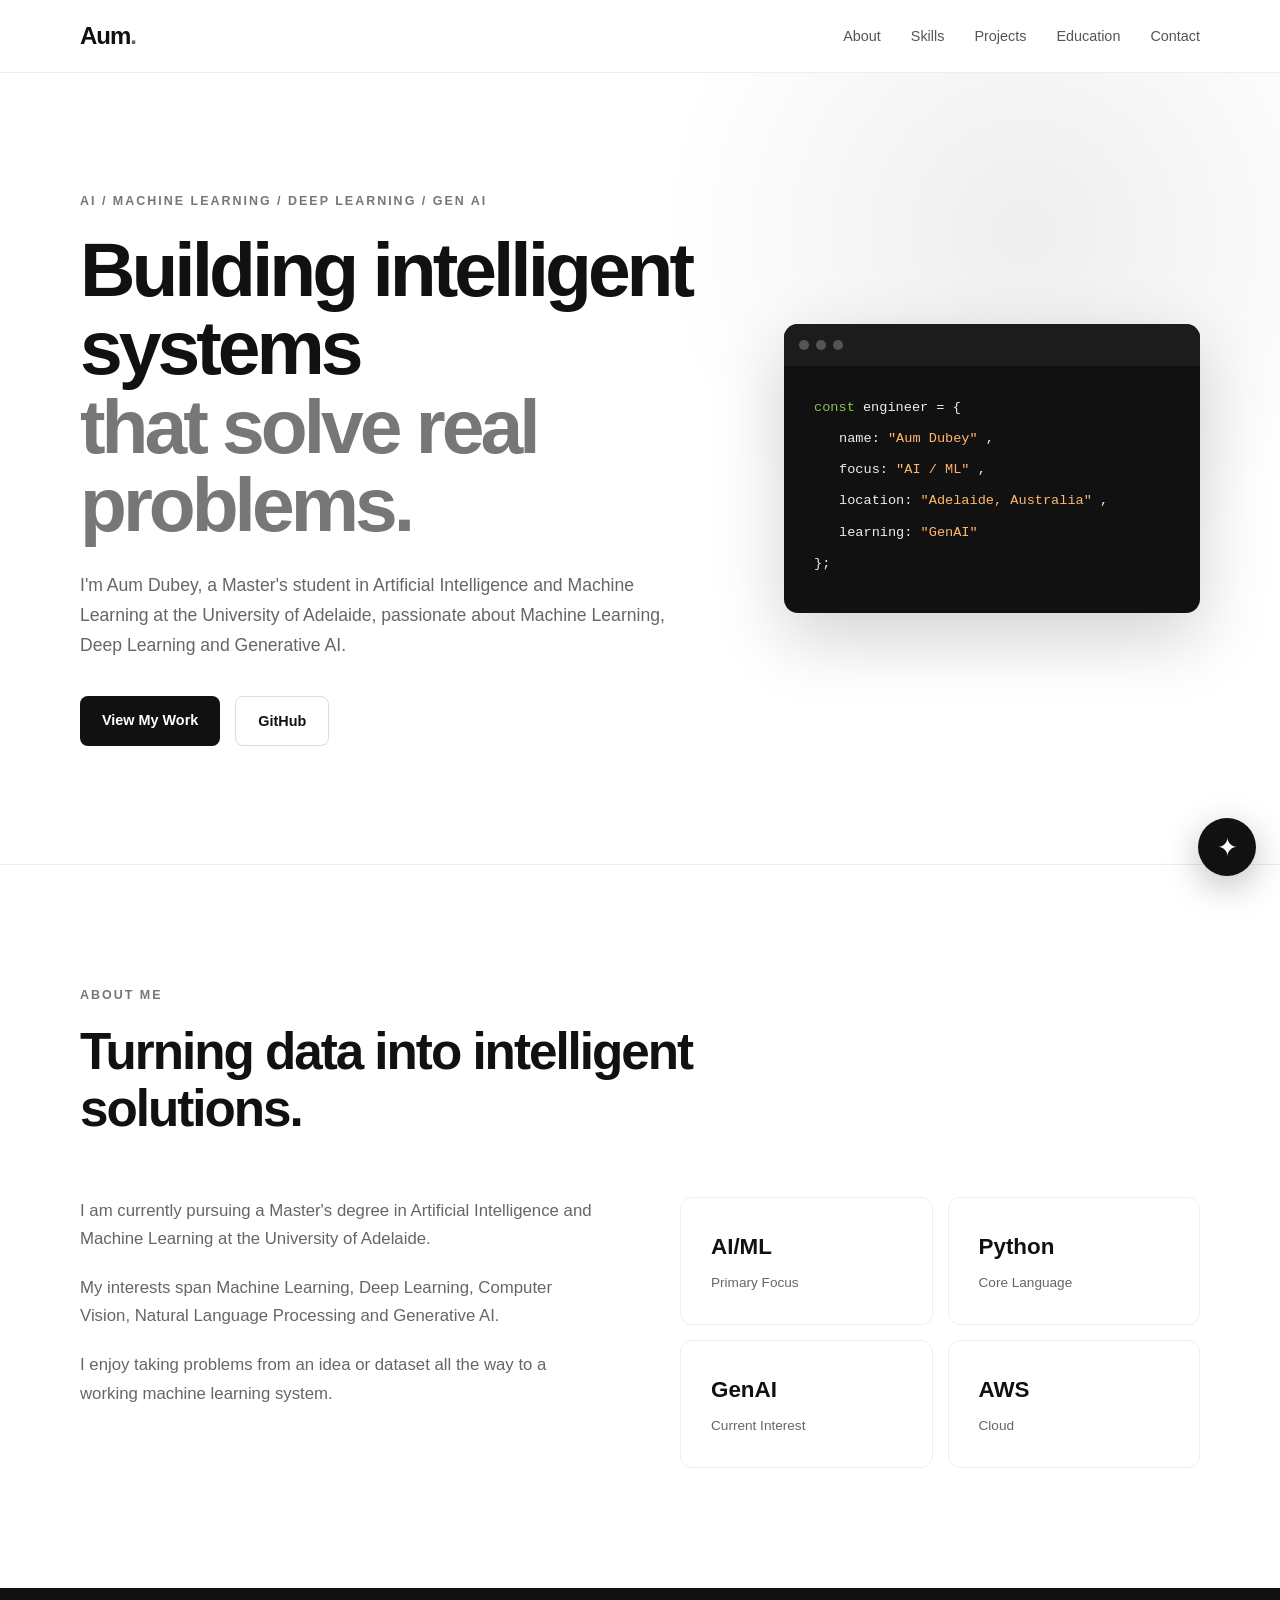
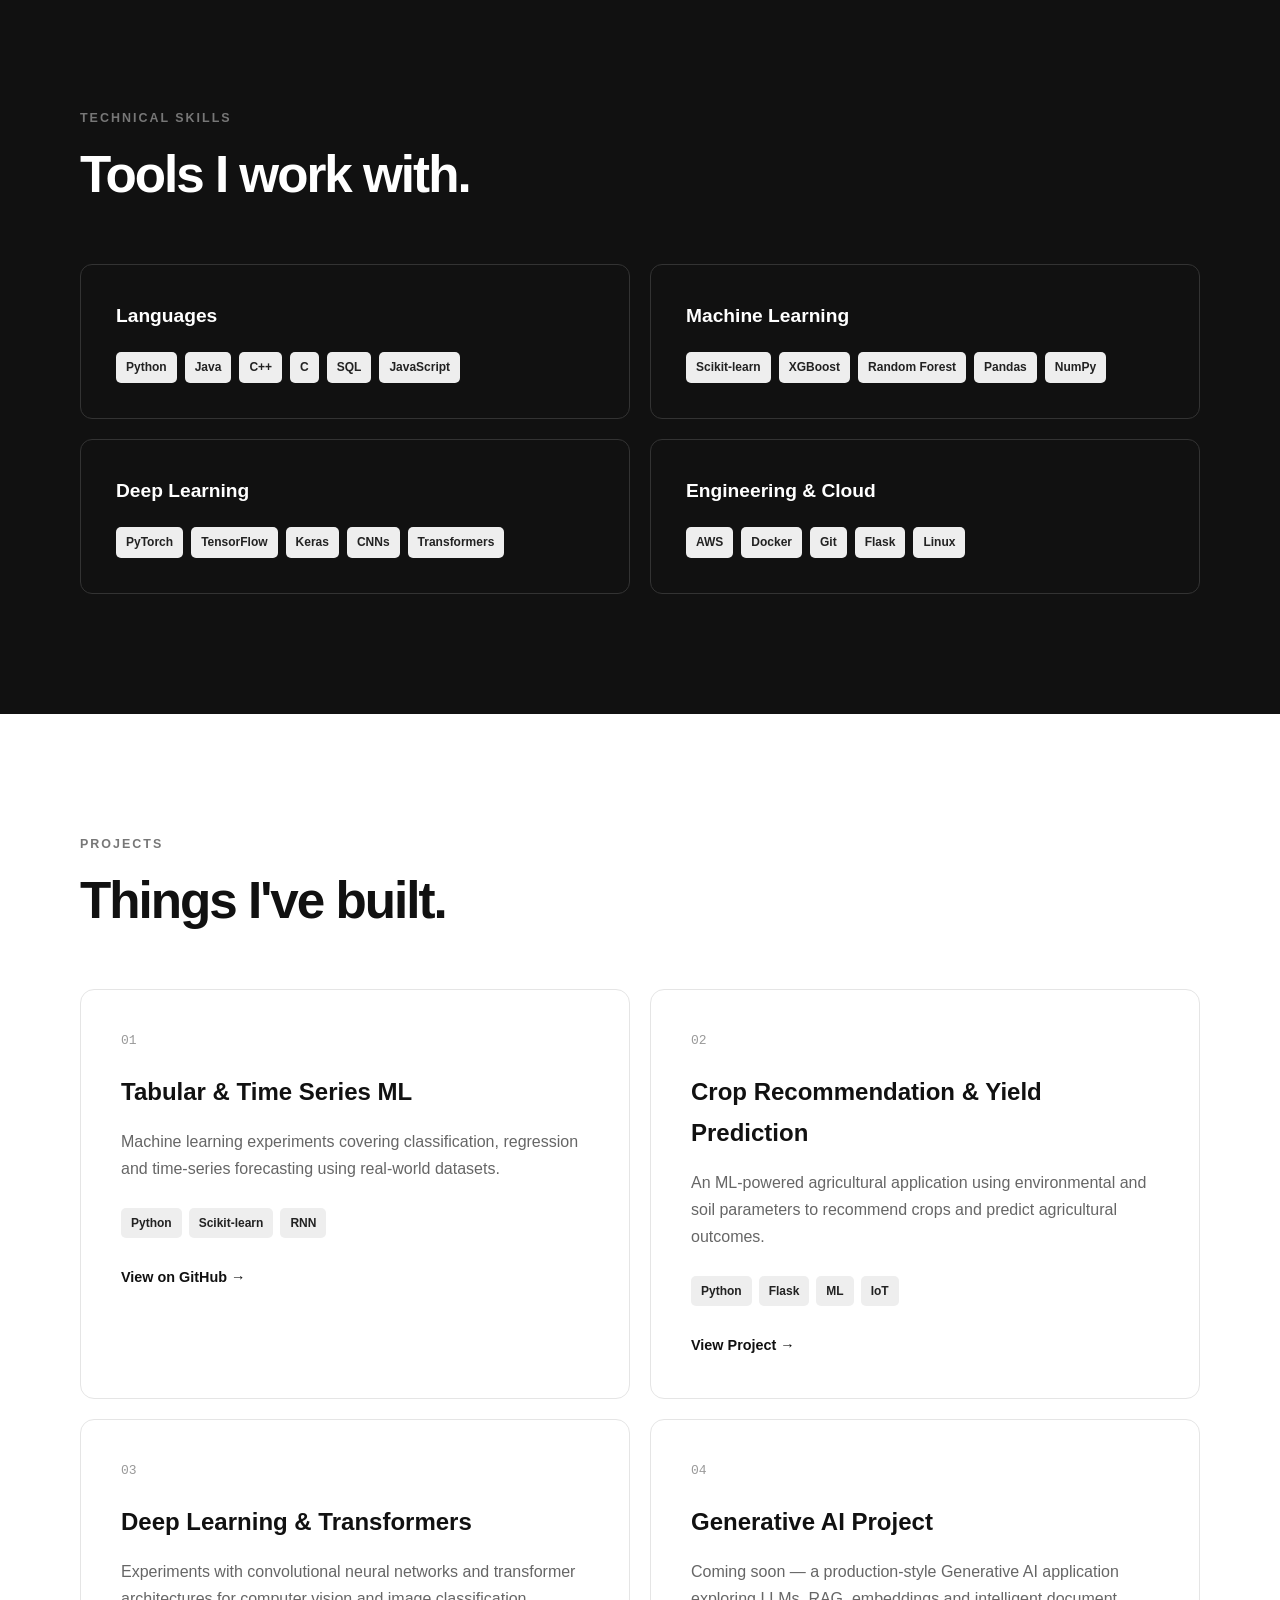
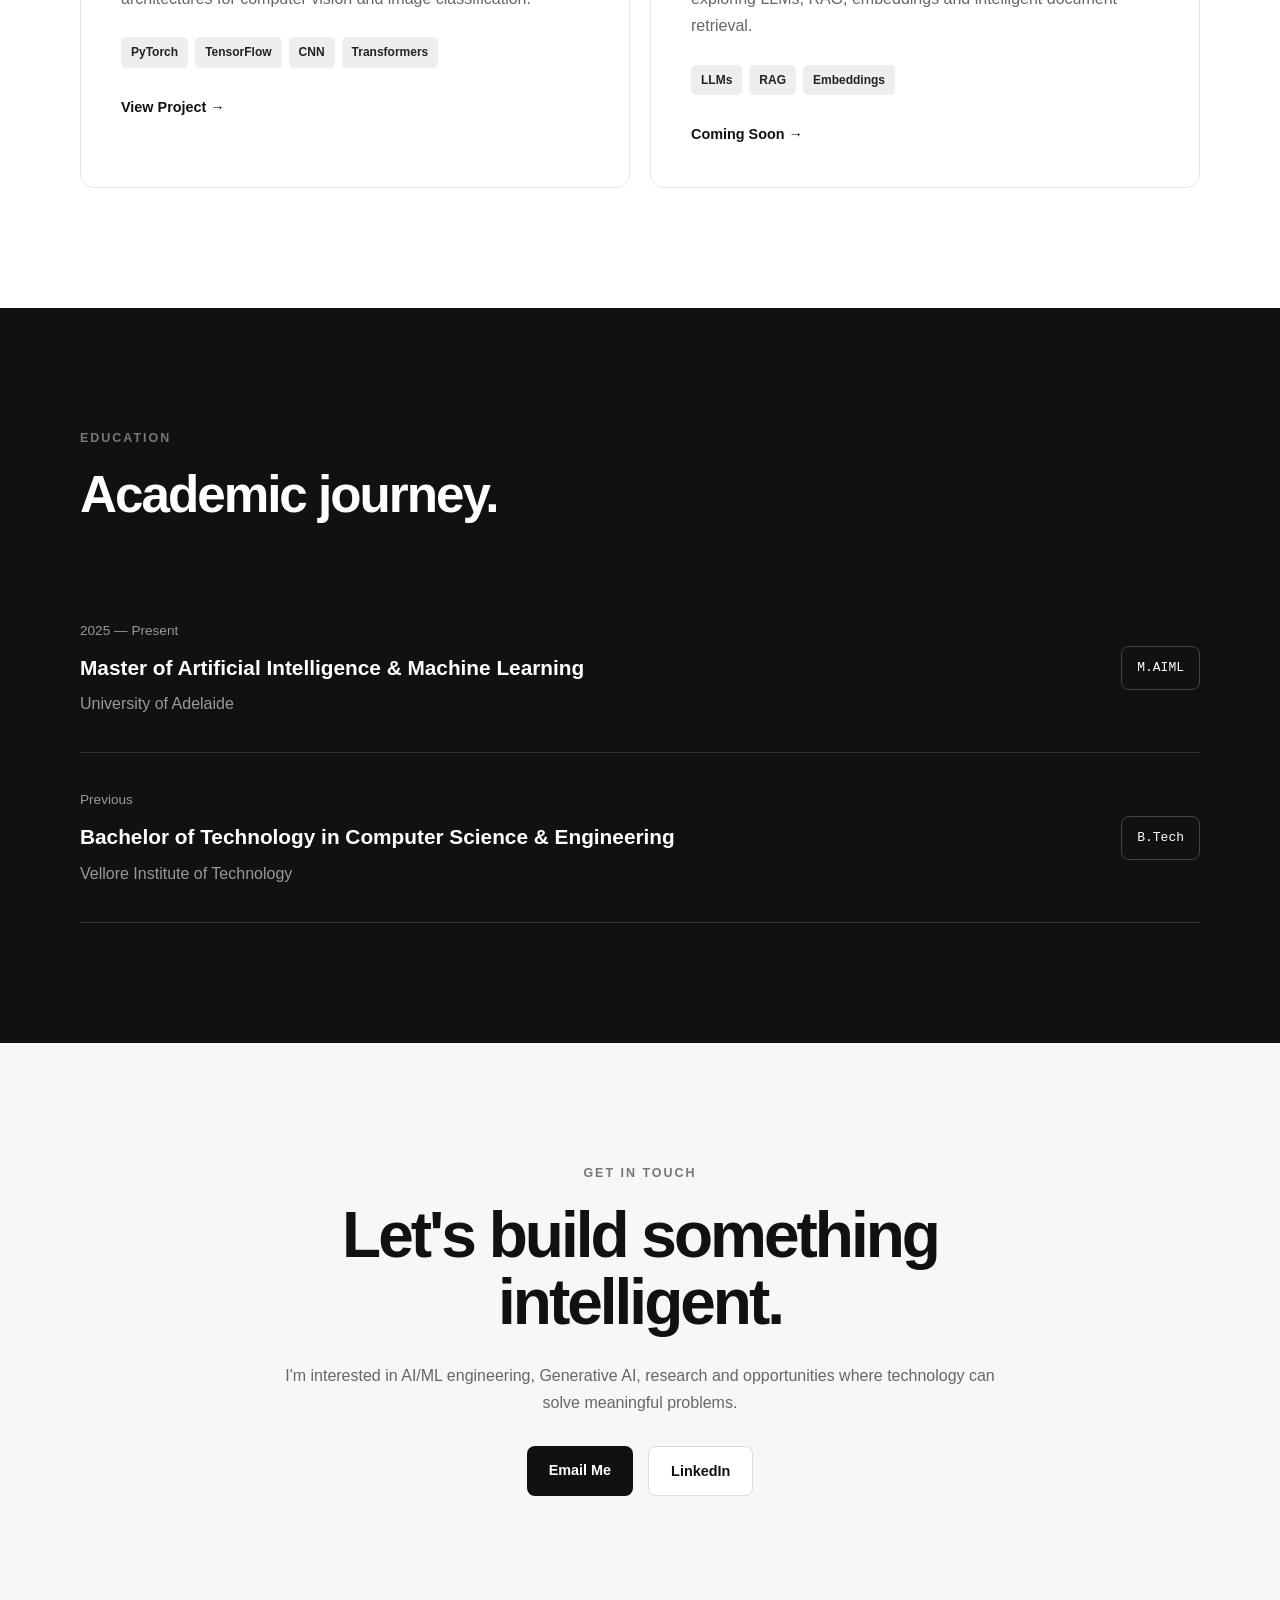
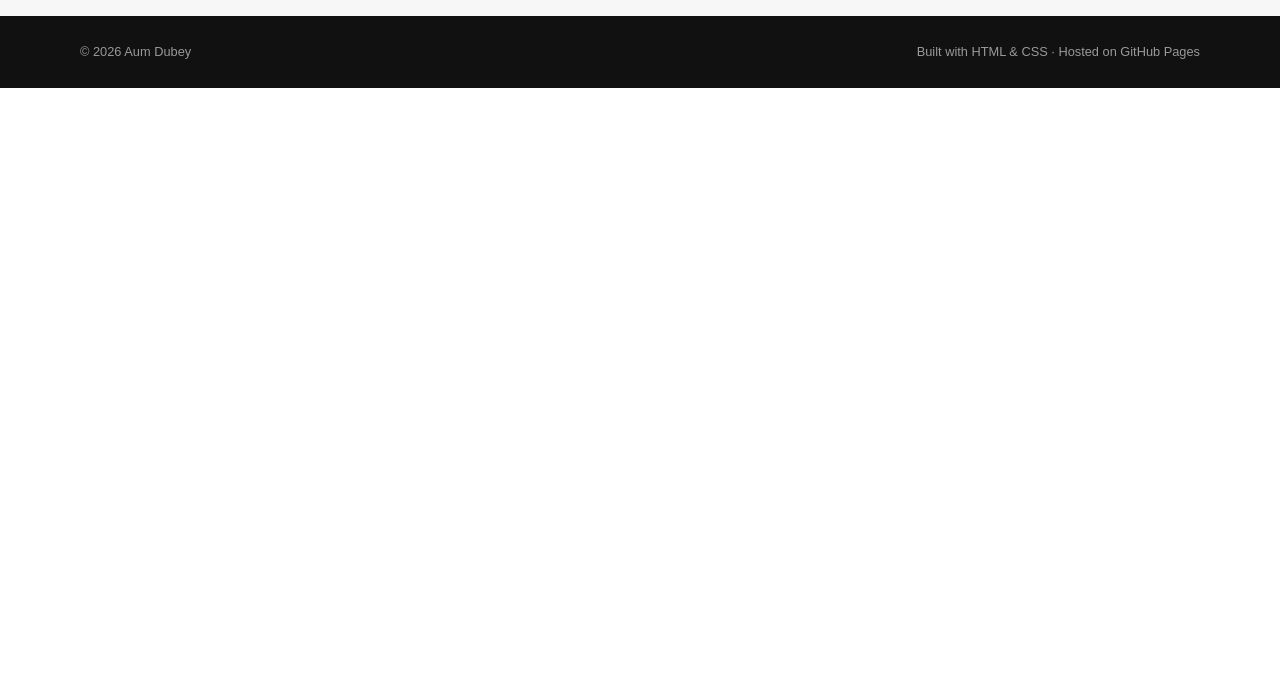
==== commit 82a266dc: "Fix script tag closing in index.html" ====
--- a/index.html
+++ b/index.html
@@ -1450,7 +1450,7 @@
 
             });
 
-    </script>
-<script src="script.js"></script>
+    <script src="script.js"></script>
+
 </body>
 </html>
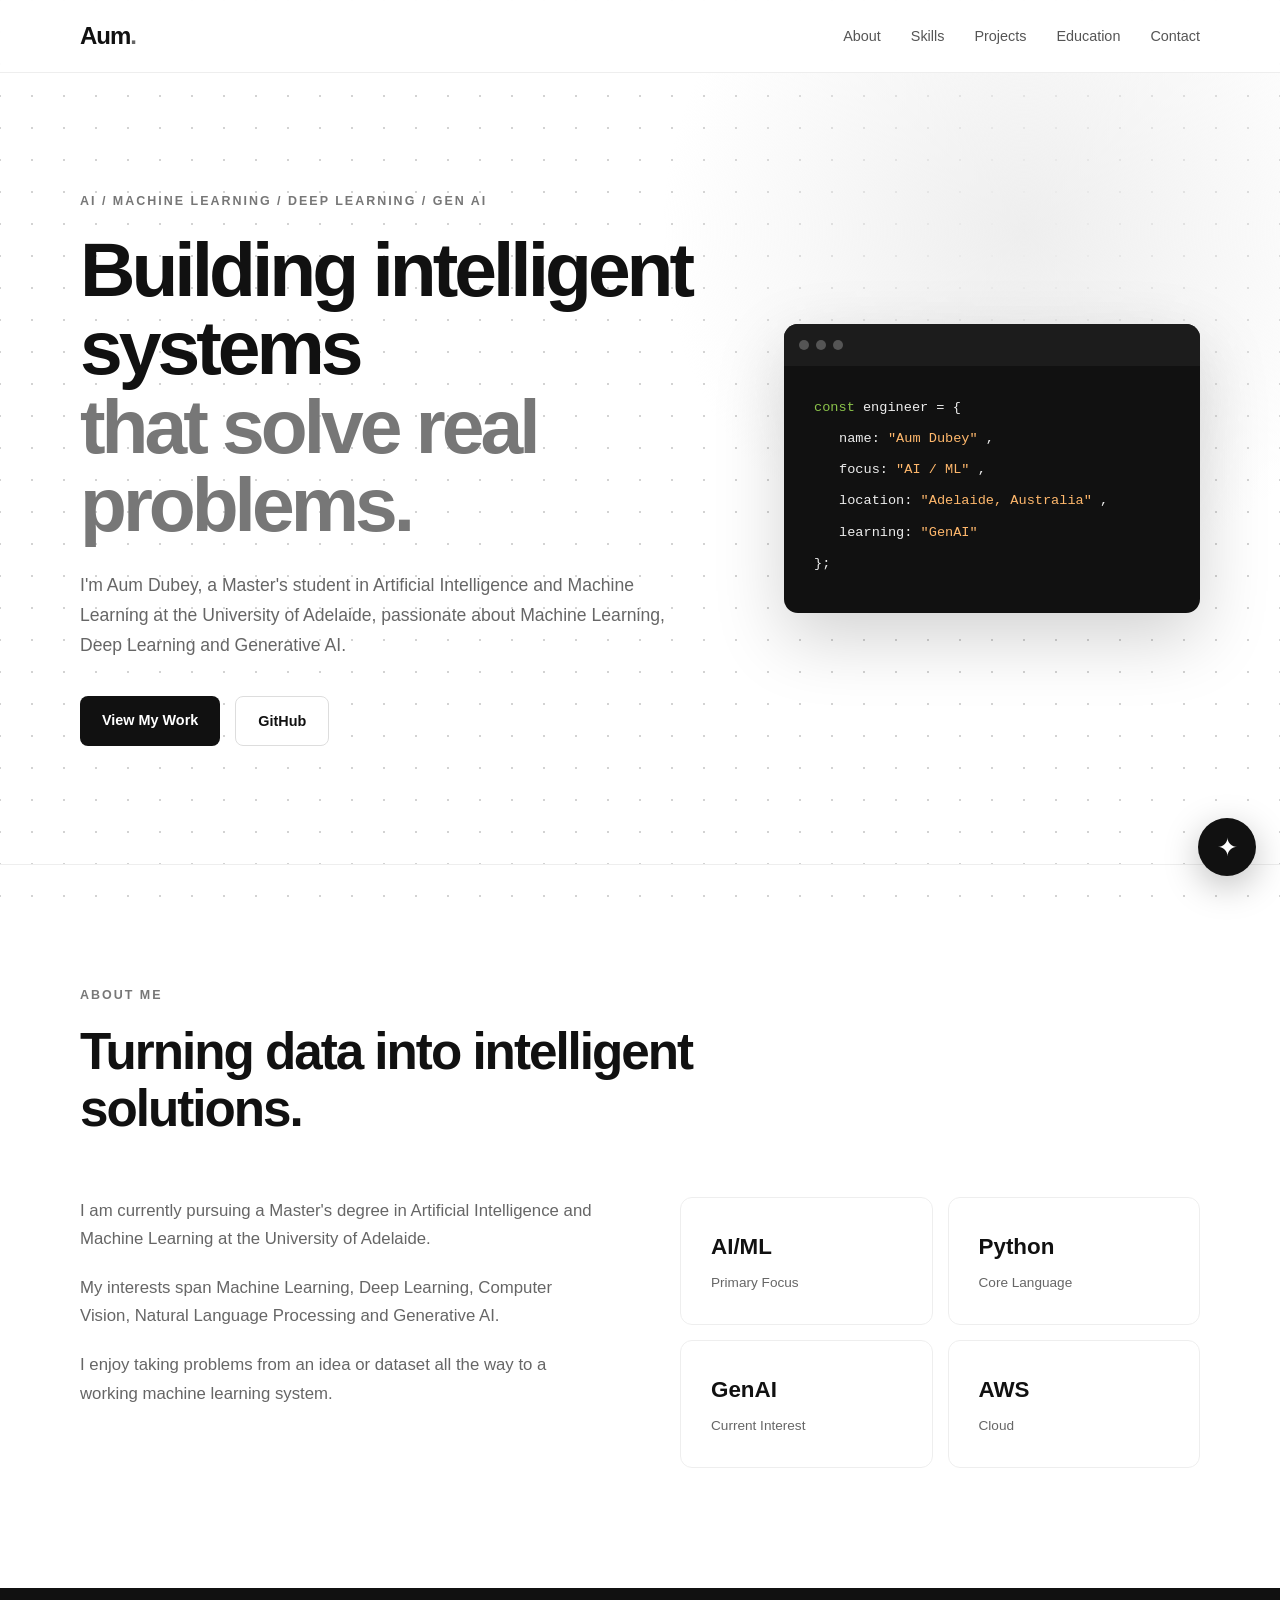
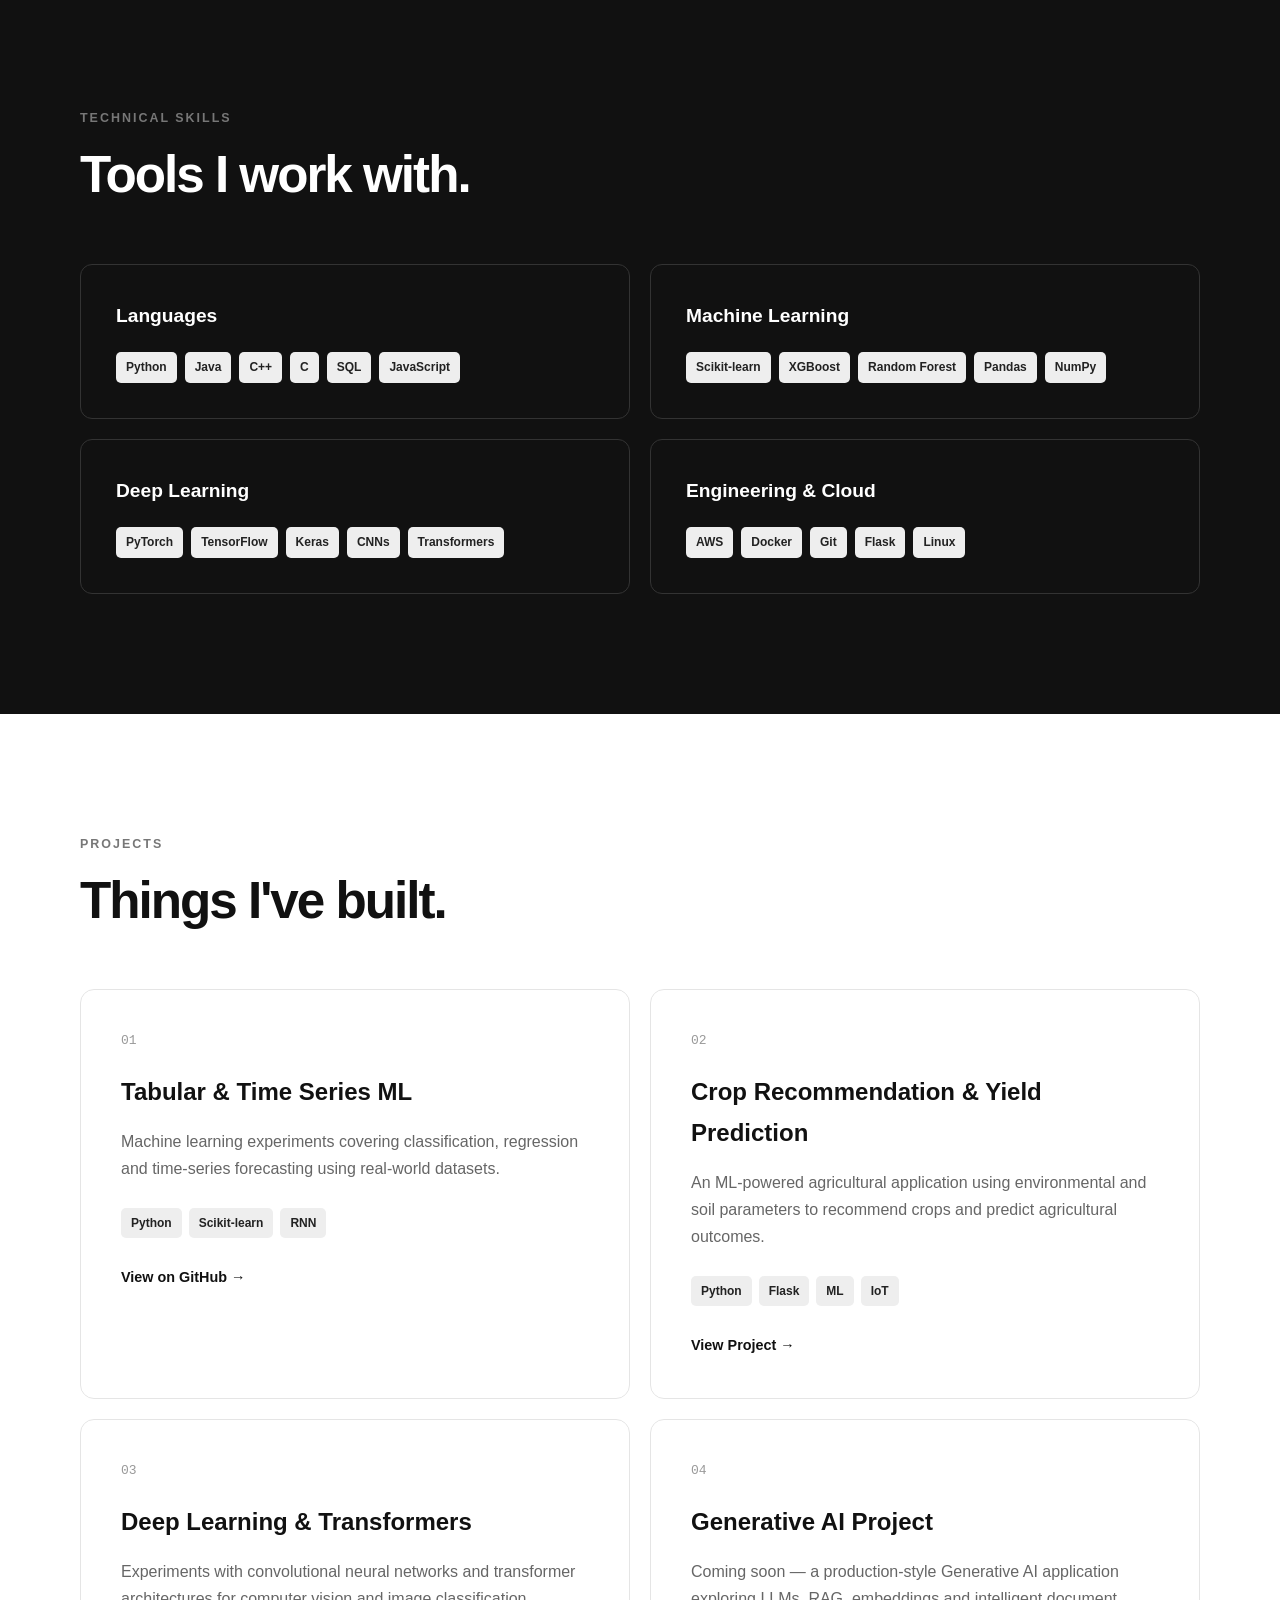
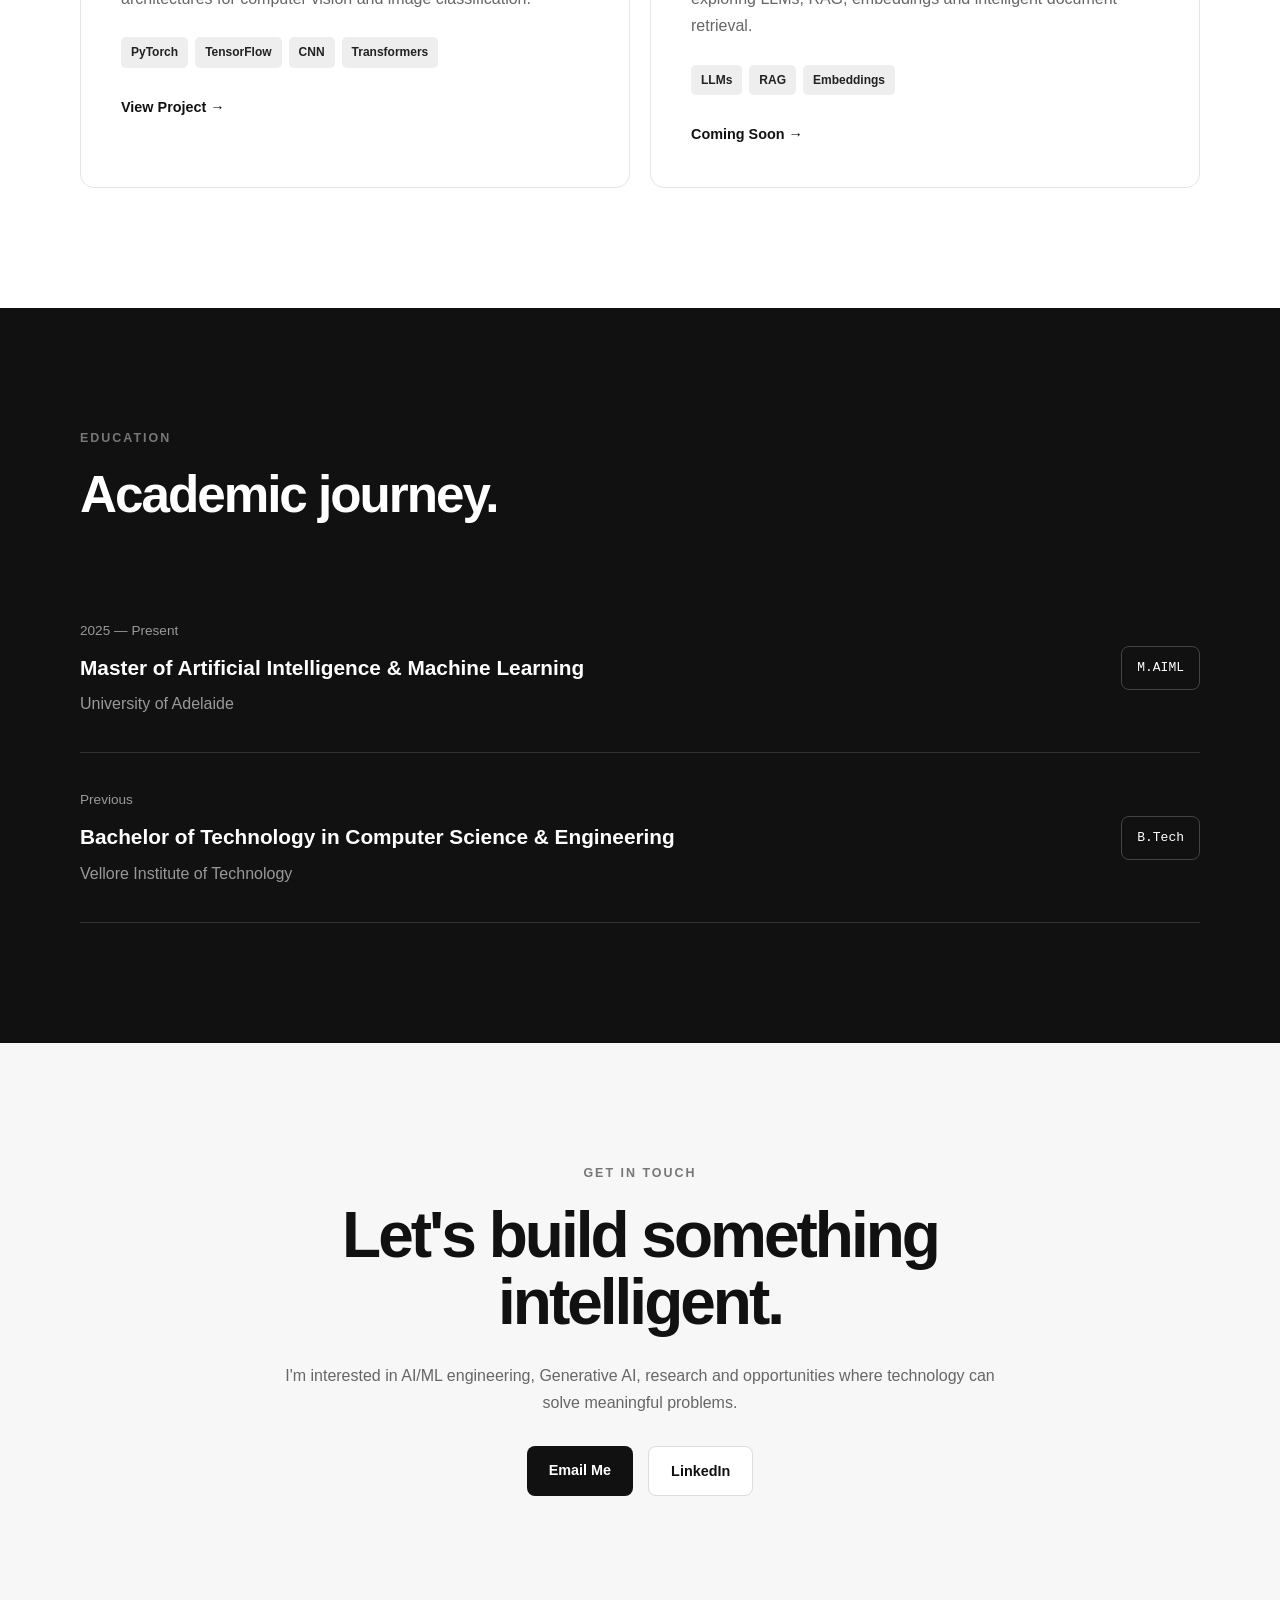
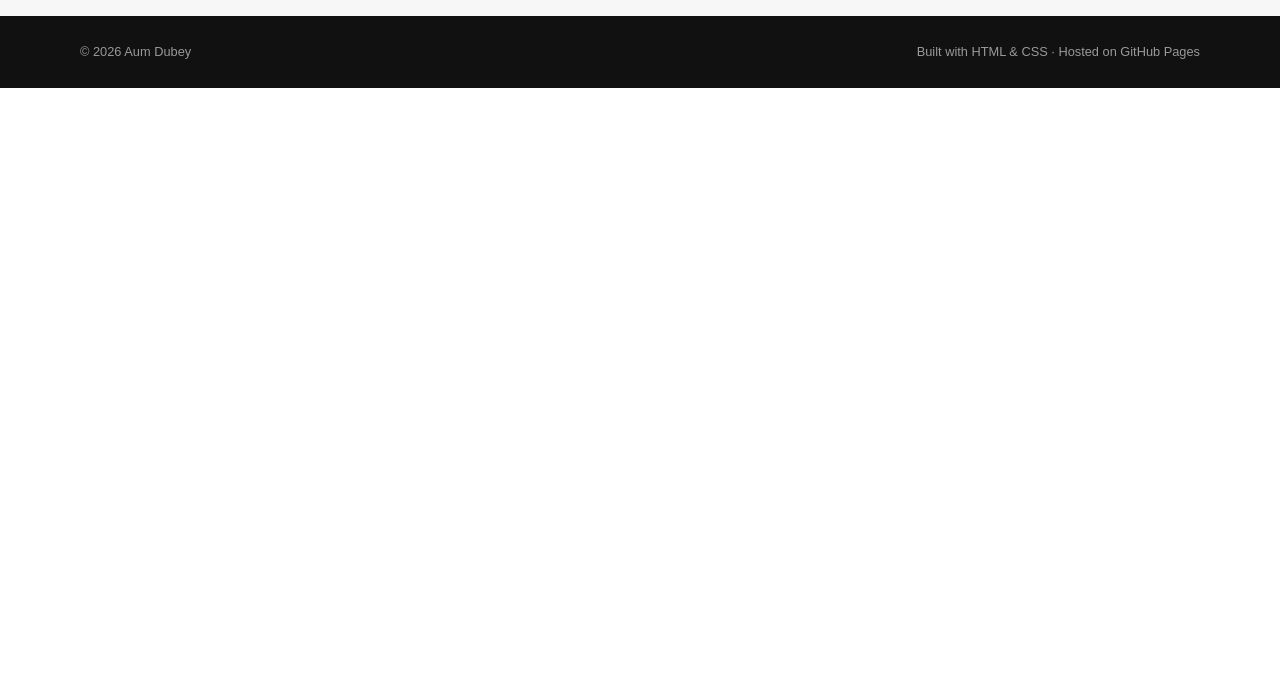
==== commit 9f072a83: "Fix script tag formatting in index.html" ====
--- a/index.html
+++ b/index.html
@@ -1449,7 +1449,7 @@
                 });
 
             });
-
+    </script>
     <script src="script.js"></script>
 
 </body>
--- a/style.css
+++ b/style.css
@@ -886,13 +886,15 @@
         animation: none;
     }
 }
+
 /* =========================================
    INTERACTIVE DOT FIELD
-   ========================================= */
+========================================= */
 
 #dot-field {
     position: fixed;
-    inset: 0;
+    top: 0;
+    left: 0;
 
     width: 100vw;
     height: 100vh;
@@ -902,30 +904,24 @@
     z-index: 0;
 }
 
-/* Keep website content above the dots */
+/* Make sure website content stays above dots */
 
 body > *:not(#dot-field) {
     position: relative;
     z-index: 1;
 }
 
-/* Make sure sections remain readable */
-
-nav,
-header,
-main,
-section,
-footer {
-    position: relative;
-    z-index: 1;
-}
-
-/* Disable effect on touch devices */
+/* Prevent unwanted horizontal scrolling */
+
+html,
+body {
+    overflow-x: hidden;
+}
+
+/* Don't show on touch devices */
 
 @media (hover: none) and (pointer: coarse) {
-
     #dot-field {
         display: none;
     }
-
-}
+}
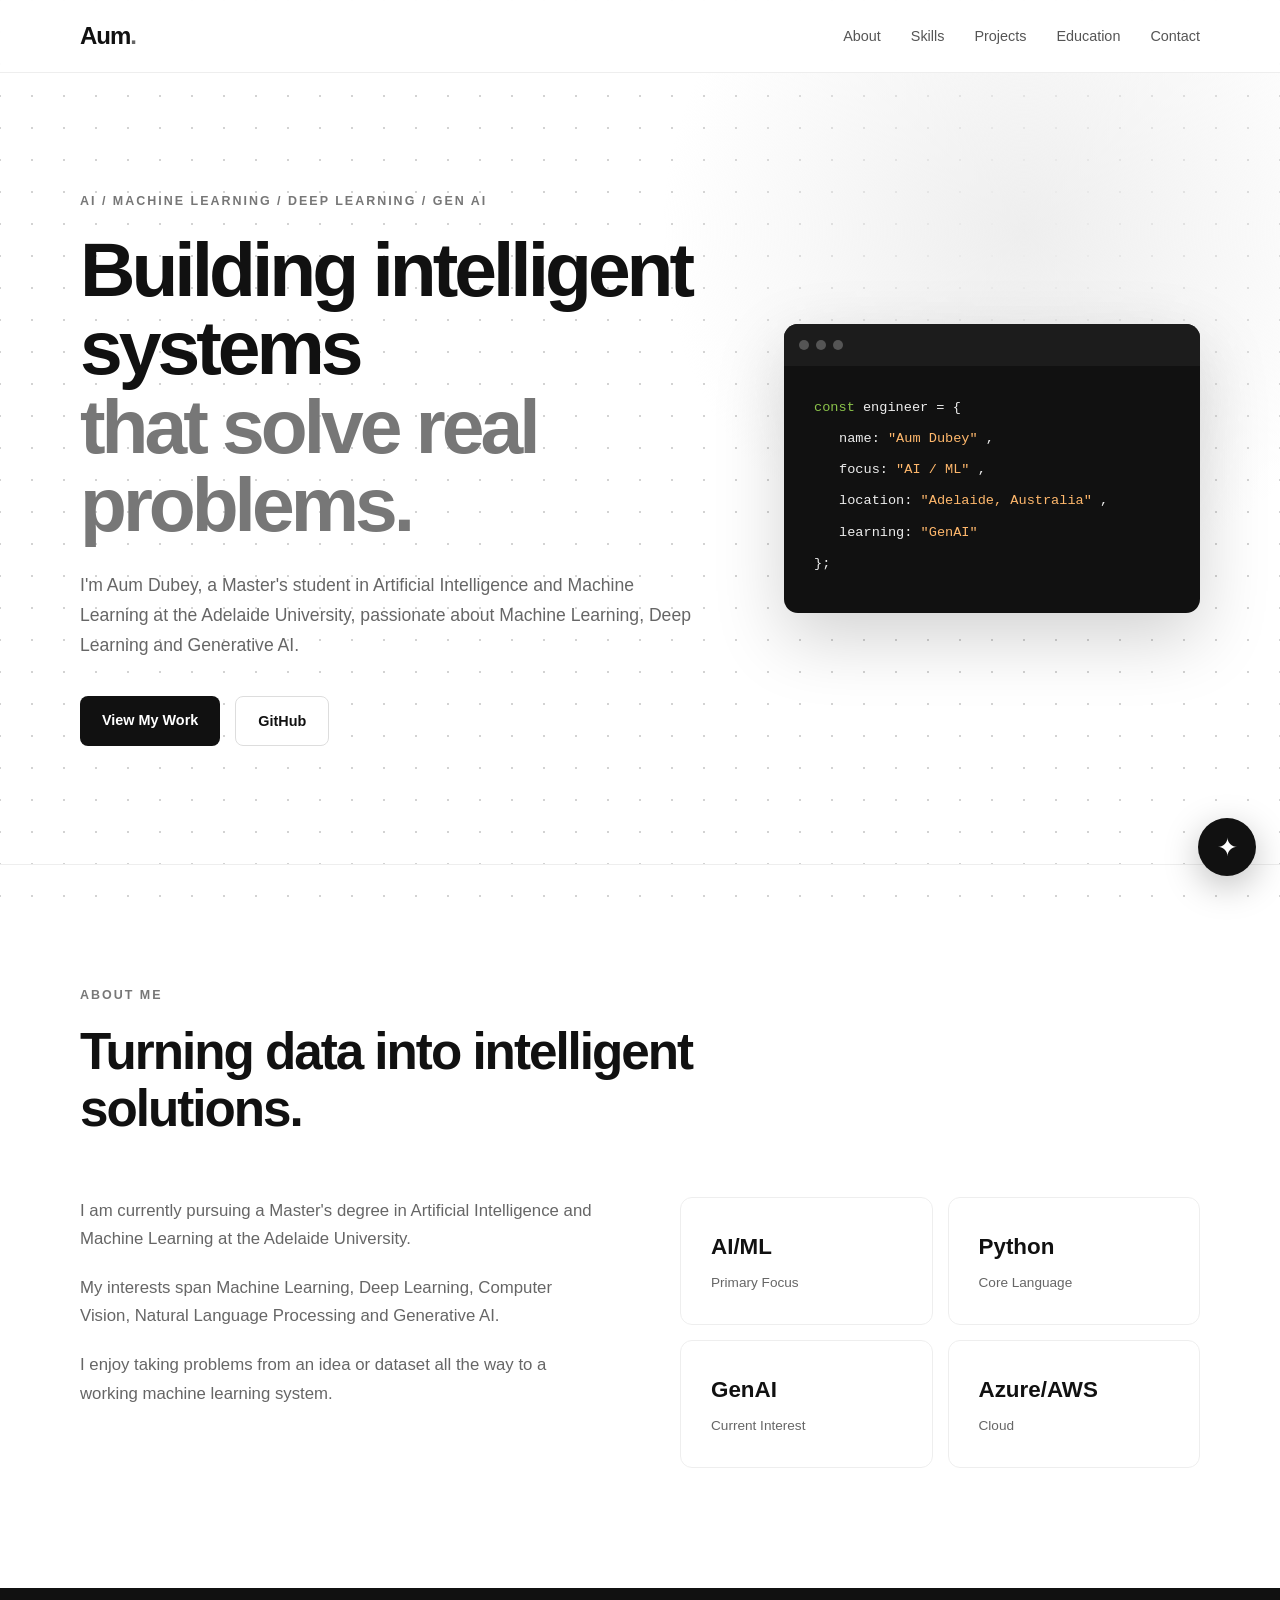
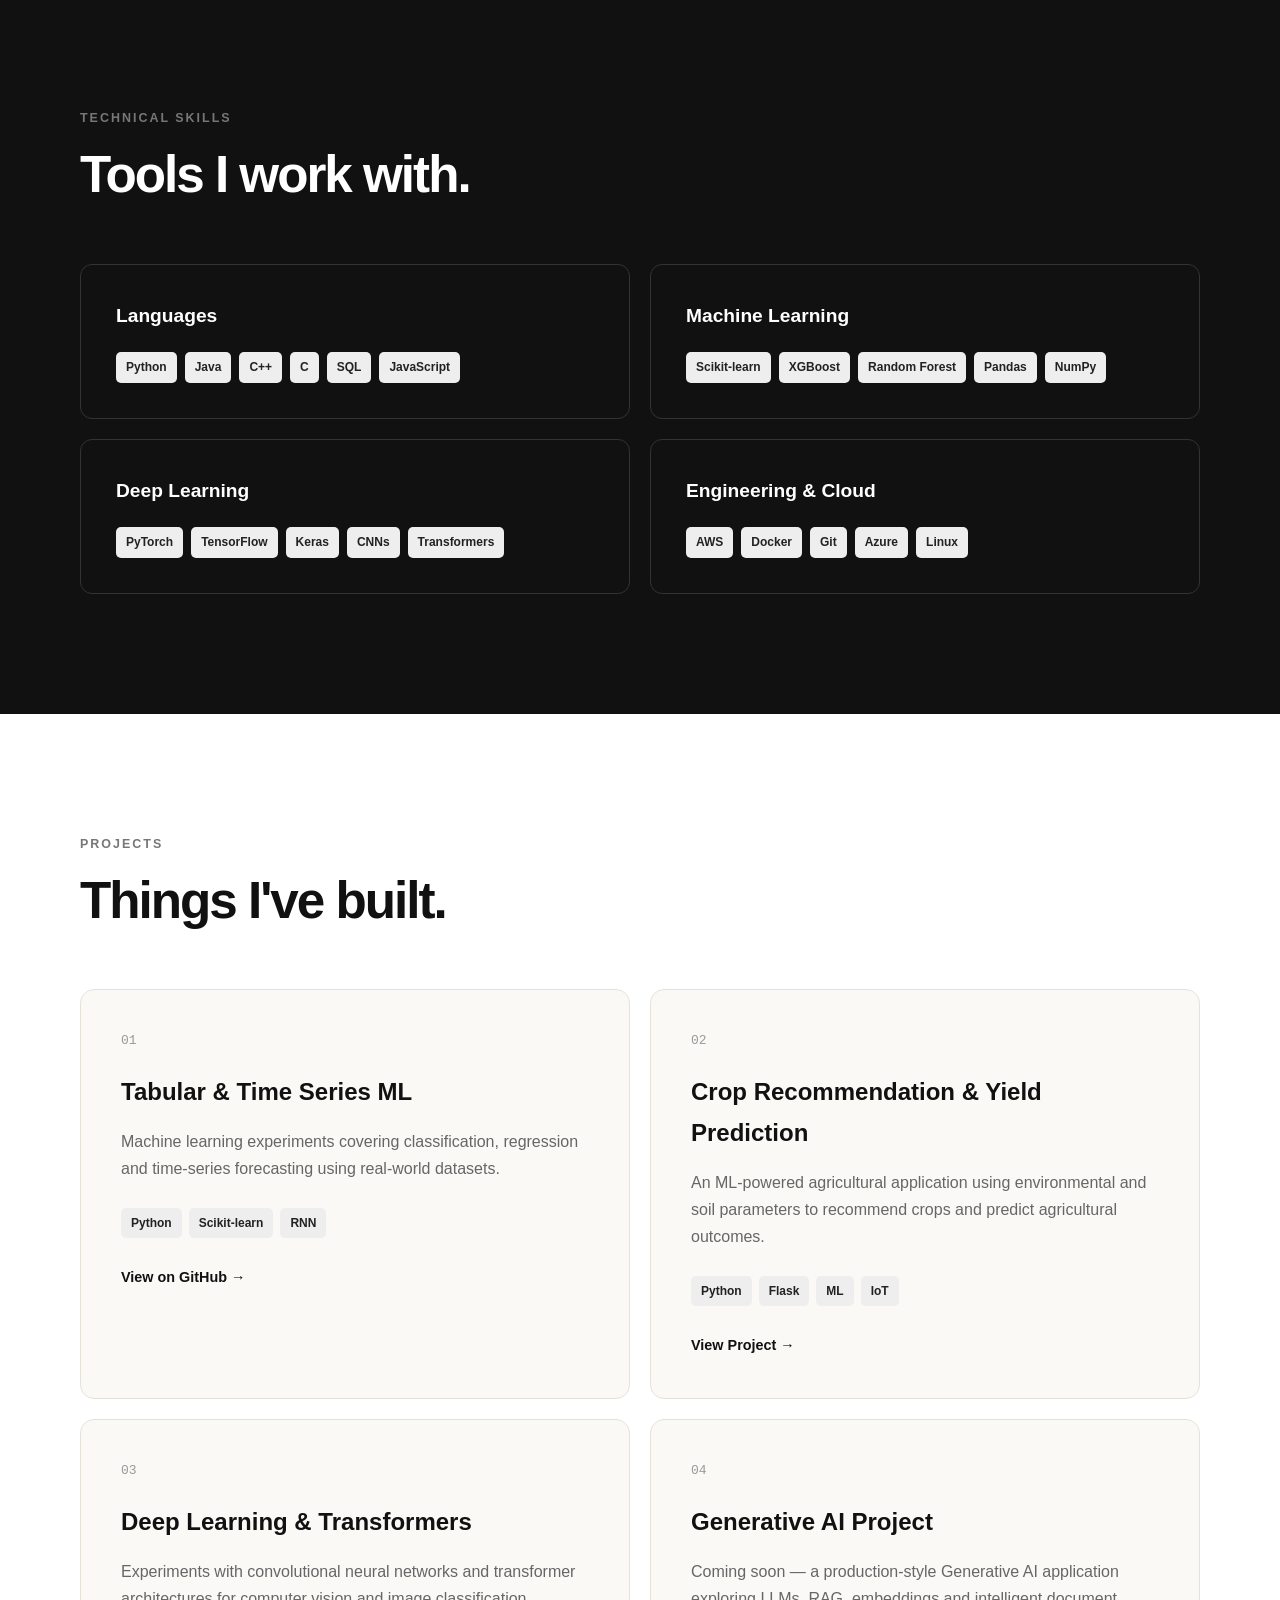
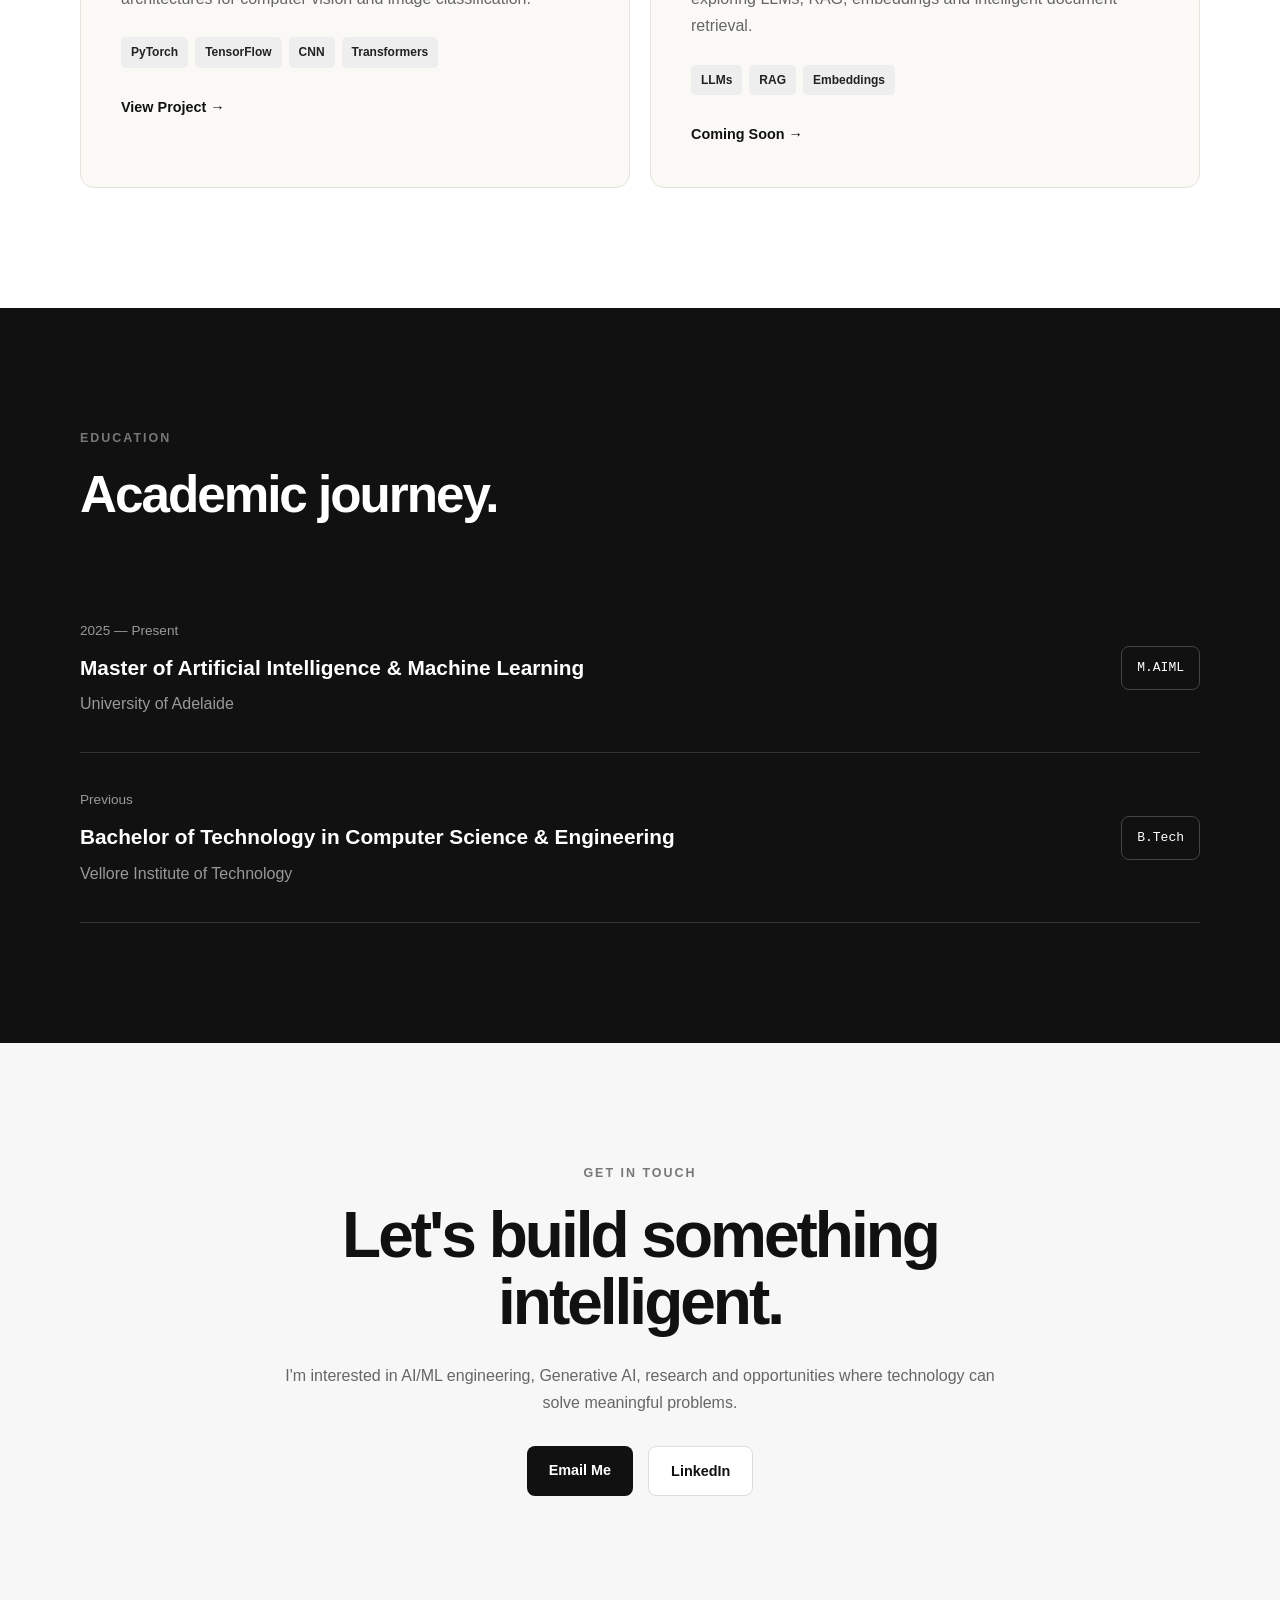
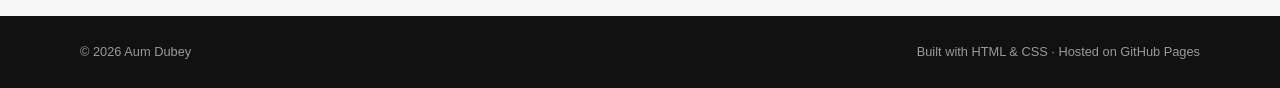
==== commit ca8f4d14: "Update university name and interests in index.html" ====
--- a/index.html
+++ b/index.html
@@ -53,8 +53,7 @@
 
                 <p class="hero-description">
                     I'm Aum Dubey, a Master's student in Artificial
-                    Intelligence and Machine Learning at the University
-                    of Adelaide, passionate about Machine Learning,
+                    Intelligence and Machine Learning at the Adelaide University, passionate about Machine Learning,
                     Deep Learning and Generative AI.
                 </p>
 
@@ -151,7 +150,7 @@
                     <p>
                         I am currently pursuing a Master's degree in
                         Artificial Intelligence and Machine Learning
-                        at the University of Adelaide.
+                        at the Adelaide University.
                     </p>
 
                     <p>
@@ -187,7 +186,7 @@
                     </div>
 
                     <div class="stat">
-                        <h3>AWS</h3>
+                        <h3>Azure/AWS</h3>
                         <p>Cloud</p>
                     </div>
 
@@ -271,7 +270,7 @@
                         <span>AWS</span>
                         <span>Docker</span>
                         <span>Git</span>
-                        <span>Flask</span>
+                        <span>Azure</span>
                         <span>Linux</span>
                     </div>
 
--- a/style.css
+++ b/style.css
@@ -433,7 +433,9 @@
 .project-card {
     padding: 40px;
 
-    border: 1px solid #e5e5e5;
+    background-color: #faf9f6  !important; /* covers dots inside the card */
+
+    border: 1px solid #e5e2da;
 
     border-radius: 14px;
 
@@ -892,36 +894,46 @@
 ========================================= */
 
 #dot-field {
-    position: fixed;
-    top: 0;
-    left: 0;
-
-    width: 100vw;
-    height: 100vh;
-
-    pointer-events: none;
-
-    z-index: 0;
-}
-
-/* Make sure website content stays above dots */
-
-body > *:not(#dot-field) {
+    position: fixed !important;
+
+    top: 0 !important;
+    left: 0 !important;
+
+    width: 100vw !important;
+    height: 100vh !important;
+
+    margin: 0 !important;
+    padding: 0 !important;
+
+    pointer-events: none !important;
+
+    z-index: 0 !important;
+}
+
+/* Website stays above the dots */
+
+.navbar,
+.hero,
+.section,
+footer {
     position: relative;
     z-index: 1;
 }
 
-/* Prevent unwanted horizontal scrolling */
+#aum-chat-launcher,
+#aum-chat-window {
+    z-index: 999999 !important;
+}
 
 html,
 body {
     overflow-x: hidden;
 }
 
-/* Don't show on touch devices */
+/* Disable on mobile */
 
 @media (hover: none) and (pointer: coarse) {
     #dot-field {
-        display: none;
-    }
-}
+        display: none !important;
+    }
+}
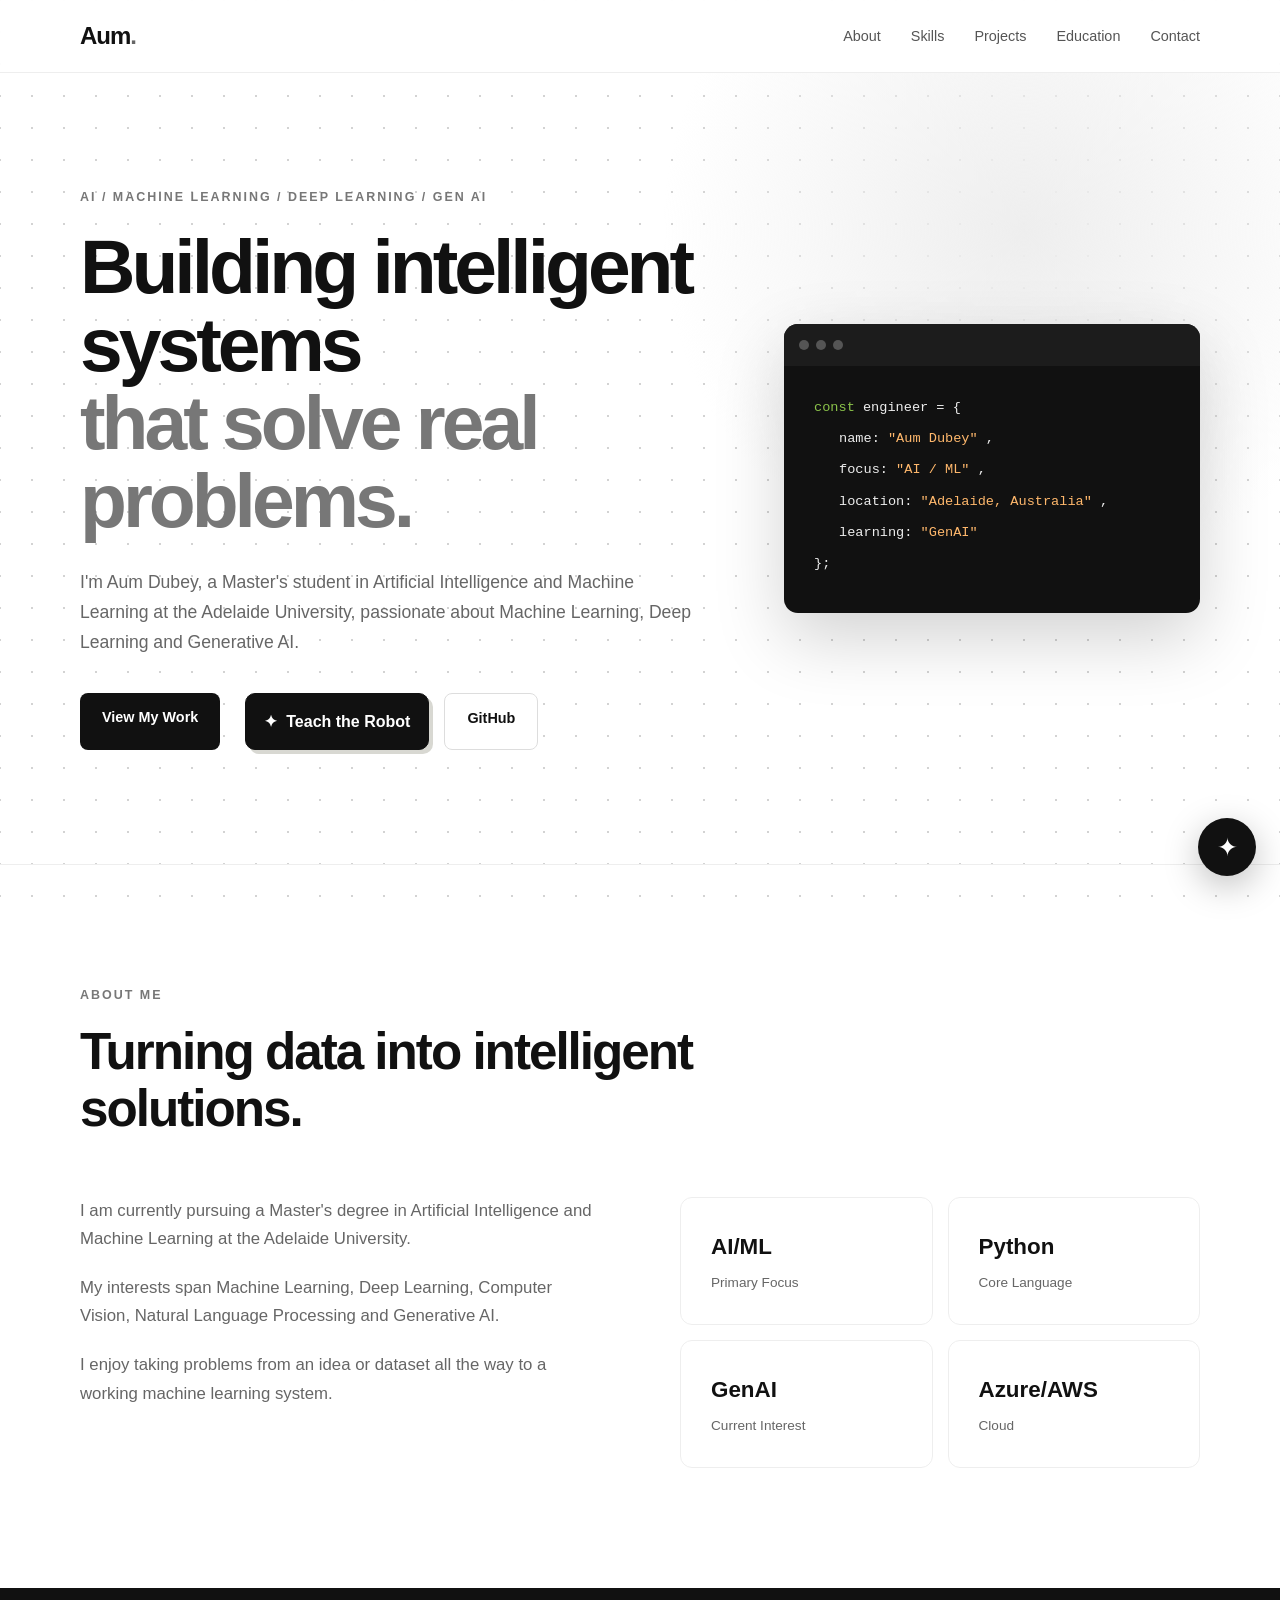
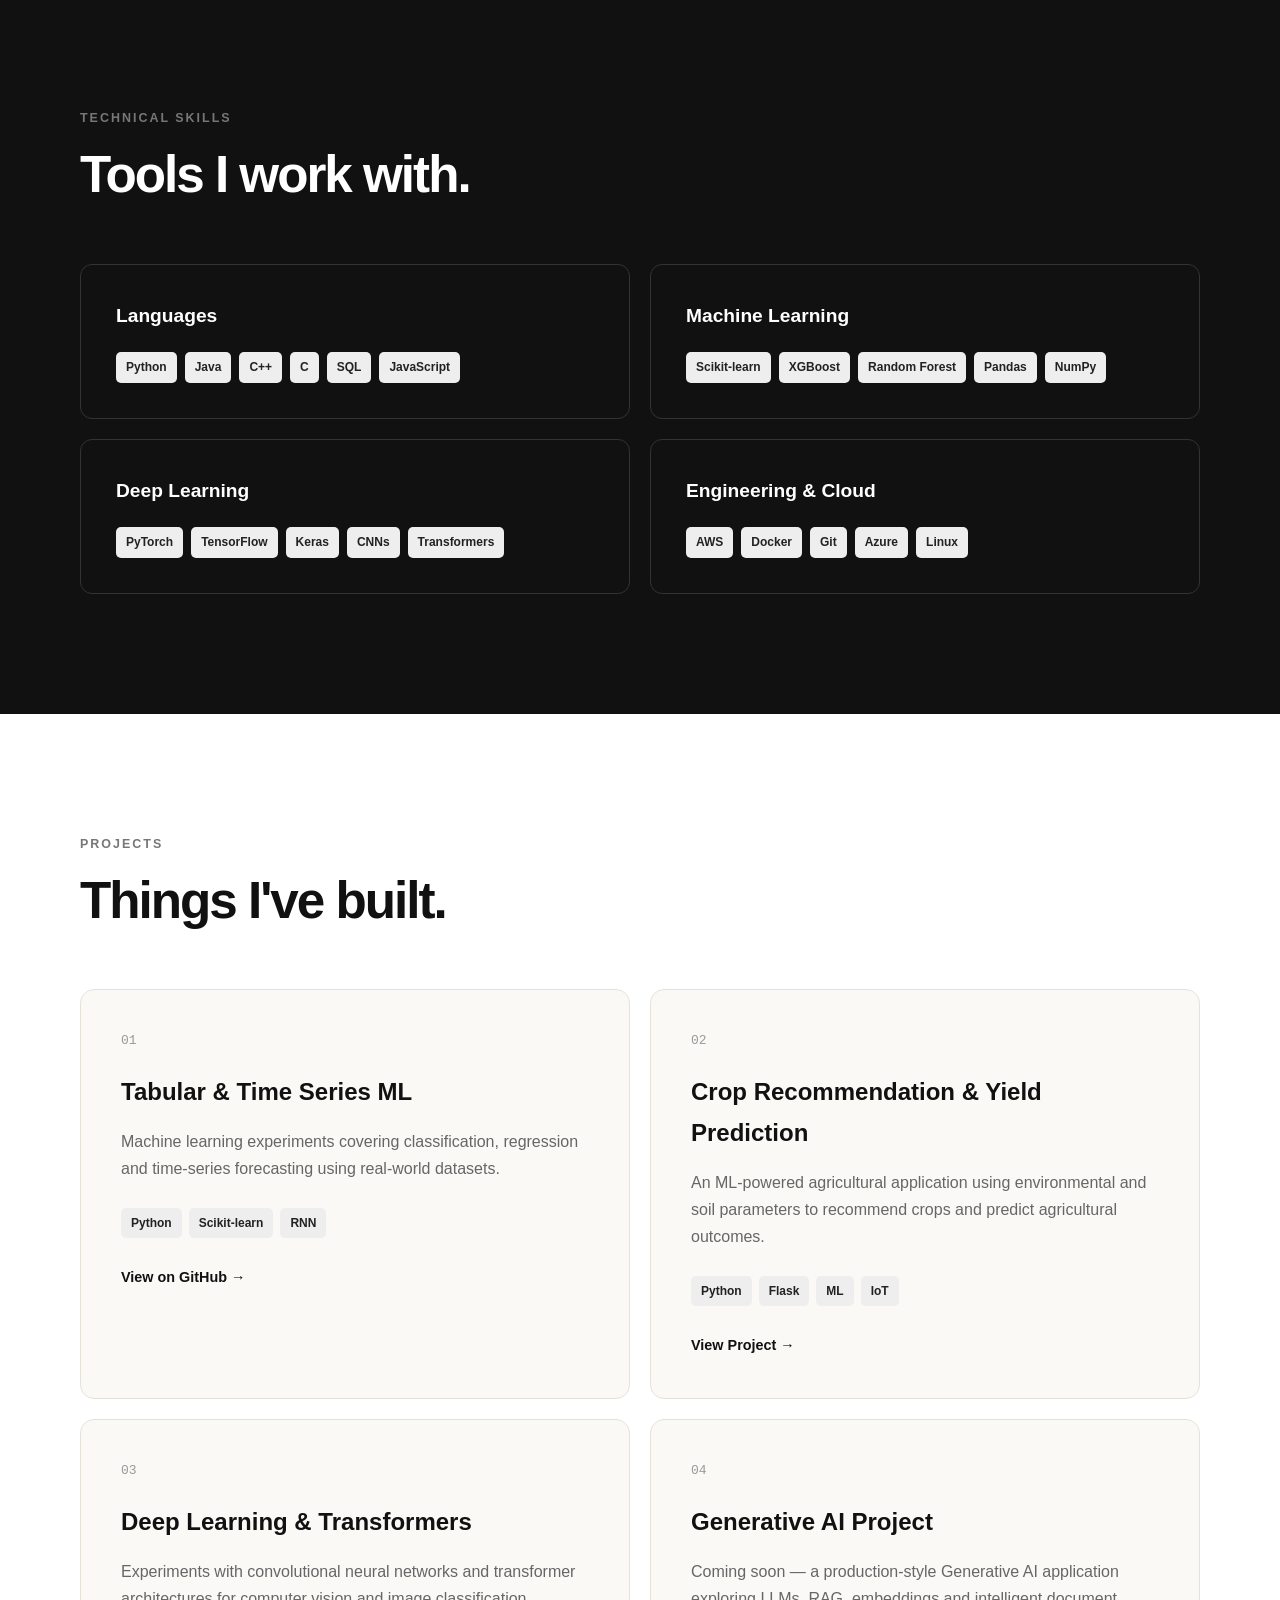
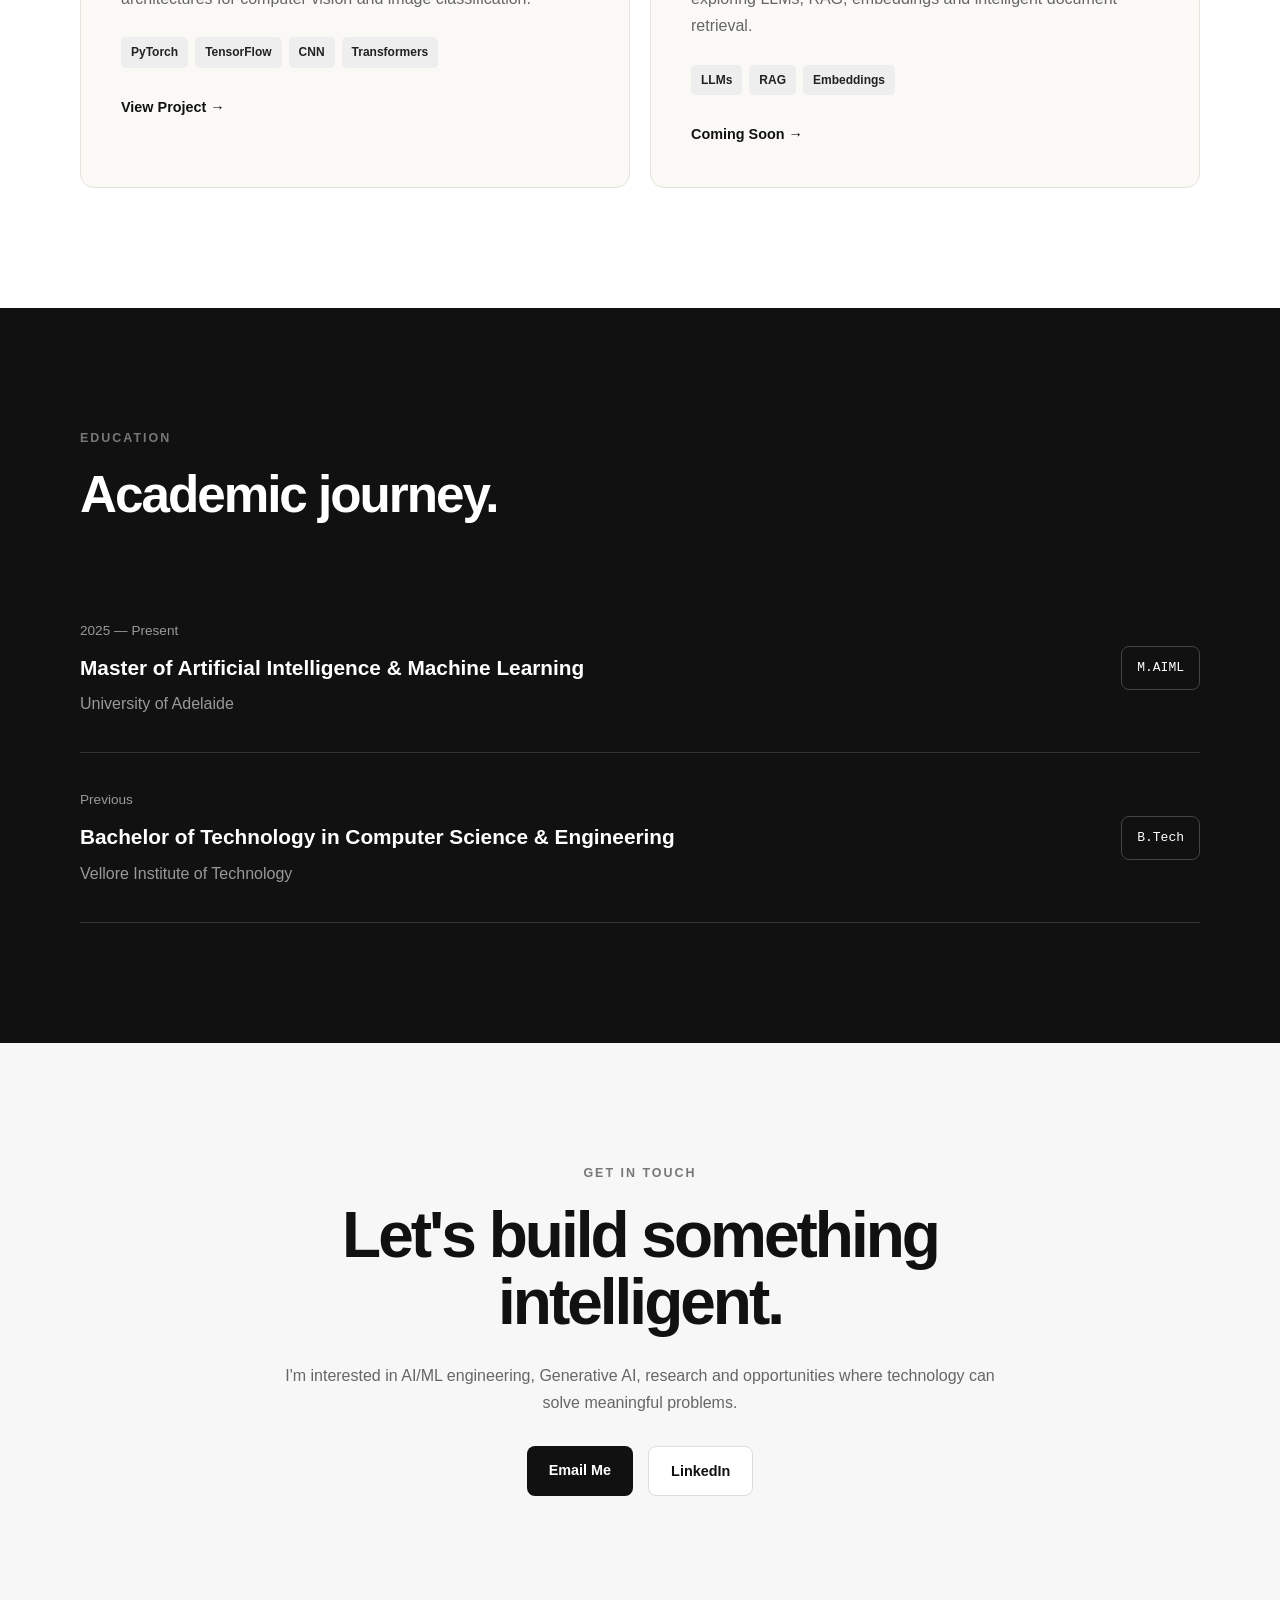
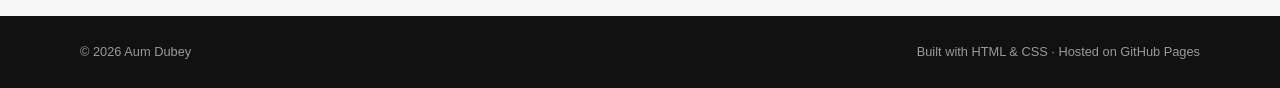
==== commit cc705789: "Add public Teach the Robot AI Lab game" ====
--- a/index.html
+++ b/index.html
@@ -61,6 +61,11 @@
 
                     <a href="#projects" class="btn primary">
                         View My Work
+                    </a>
+
+                    <a href="./ai-lab/teach-the-robot/" class="ai-lab-button">
+                        <span aria-hidden="true">✦</span>
+                                Teach the Robot
                     </a>
 
                     <a href="https://github.com/aum-dubey"
--- a/style.css
+++ b/style.css
@@ -206,6 +206,25 @@
     border-color: #999999;
 }
 
+.ai-lab-button {
+  display: inline-flex;
+  align-items: center;
+  gap: 9px;
+  margin-left: 10px;
+  padding: 14px 18px;
+  border: 1px solid #111;
+  border-radius: 10px;
+  color: #ffffff;
+  background: #111111;
+  box-shadow: 4px 4px 0 #d8d8d2;
+  font-weight: 700;
+  text-decoration: none;
+}
+
+.ai-lab-button:hover {
+  transform: translate(-2px, -2px);
+  box-shadow: 6px 6px 0 #d8d8d2;
+}
 
 /* =========================================
    TERMINAL CARD
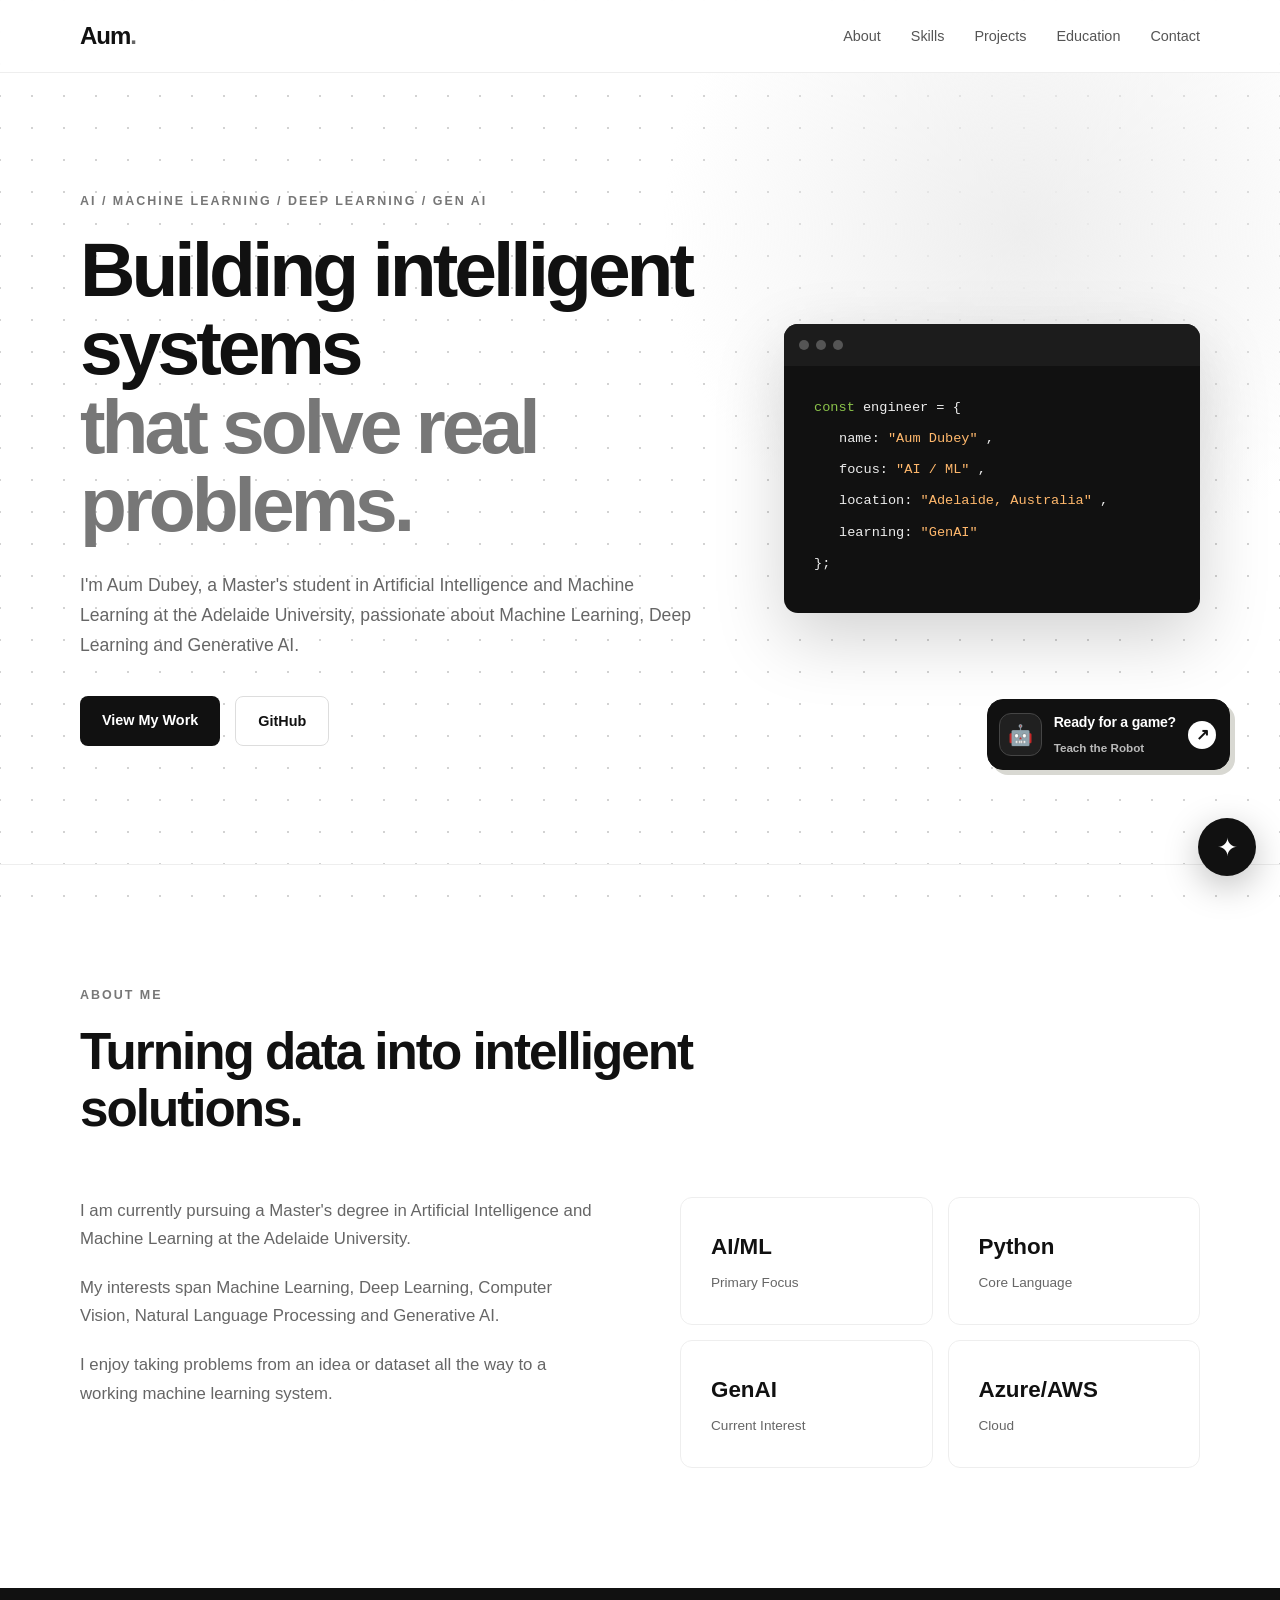
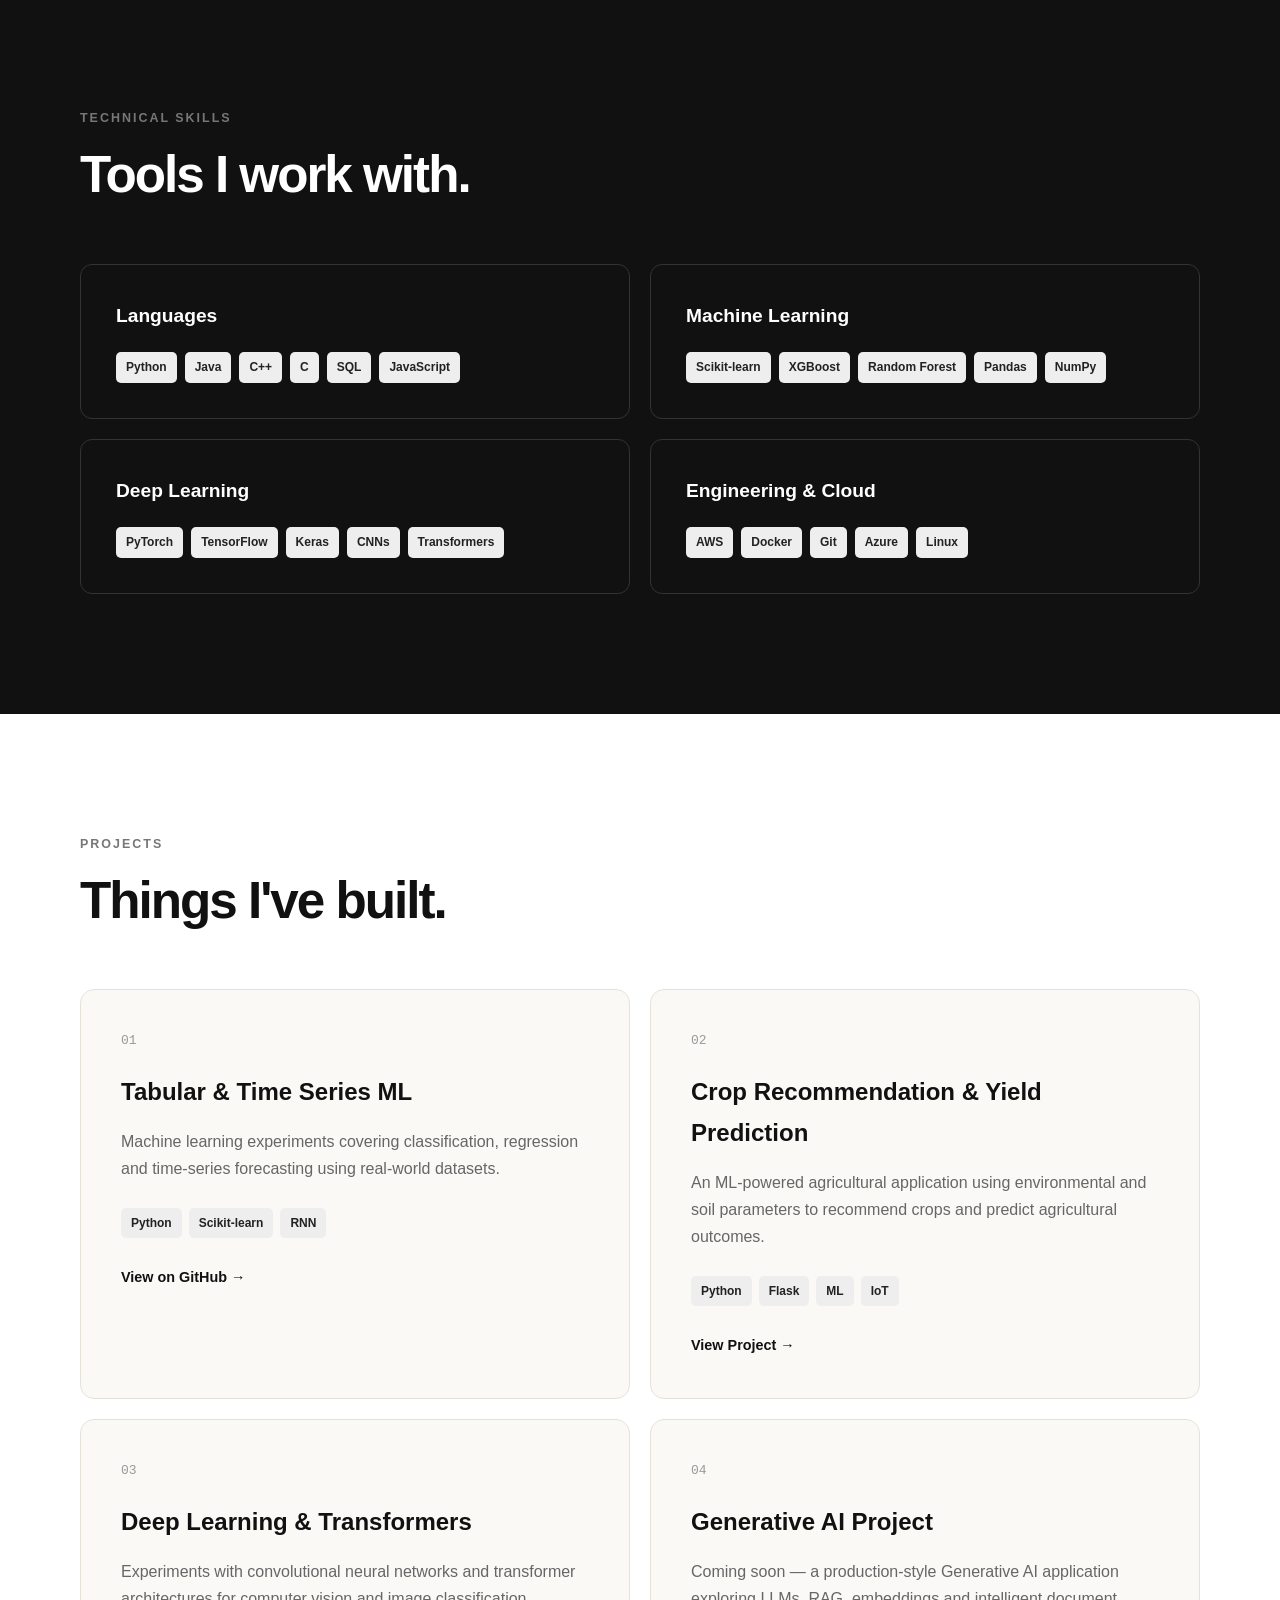
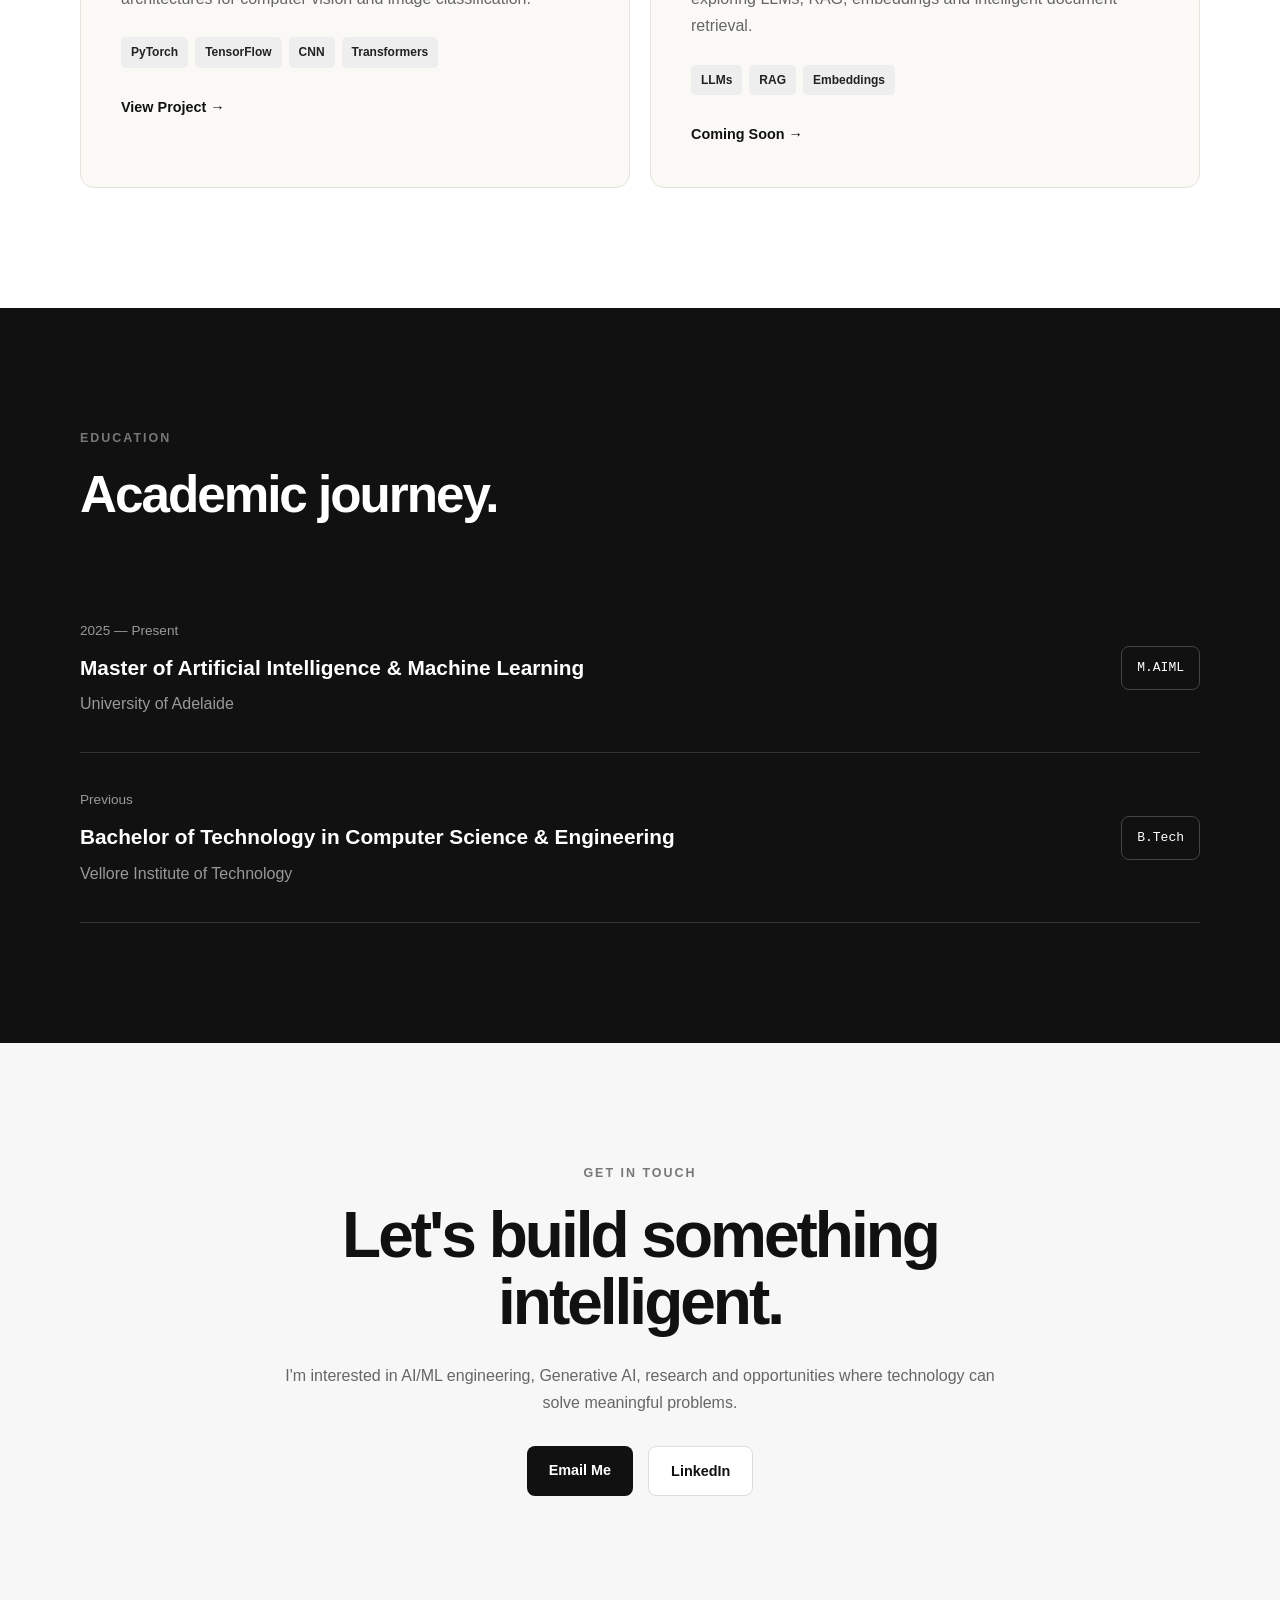
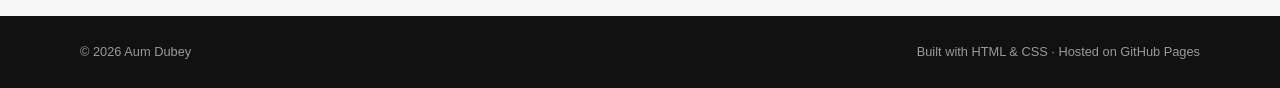
==== commit 41c82449: "Add public Teach the Robot AI Lab game" ====
--- a/index.html
+++ b/index.html
@@ -61,11 +61,6 @@
 
                     <a href="#projects" class="btn primary">
                         View My Work
-                    </a>
-
-                    <a href="./ai-lab/teach-the-robot/" class="ai-lab-button">
-                        <span aria-hidden="true">✦</span>
-                                Teach the Robot
                     </a>
 
                     <a href="https://github.com/aum-dubey"
@@ -1456,5 +1451,20 @@
     </script>
     <script src="script.js"></script>
 
+<a
+  href="./ai-lab/teach-the-robot/"
+  class="game-float"
+  aria-label="Play Teach the Robot, an AI Lab reinforcement learning game"
+>
+<span class="game-float-icon" aria-hidden="true">🤖</span>
+
+<span class="game-float-content">
+    <span class="game-float-title">Ready for a game?</span>
+    <span class="game-float-subtitle">Teach the Robot</span>
+</span>
+
+  <span class="game-float-arrow" aria-hidden="true">↗</span>
+</a>
+
 </body>
 </html>
--- a/style.css
+++ b/style.css
@@ -592,6 +592,161 @@
     gap: 15px;
 }
 
+/* Floating AI Lab game launcher */
+.game-float {
+  position: fixed;
+  right: 50px;
+  bottom: 130px;
+  z-index: 999;
+
+  display: inline-flex;
+  align-items: center;
+  gap: 12px;
+
+  min-width: 238px;
+  padding: 11px 13px 11px 11px;
+
+  border: 1px solid #111111;
+  border-radius: 16px;
+
+  color: #ffffff;
+  background: #111111;
+  box-shadow: 5px 5px 0 #d8d8d2;
+
+  text-decoration: none;
+}
+
+.game-float-icon {
+  display: grid;
+  width: 43px;
+  height: 43px;
+  flex: 0 0 43px;
+  place-items: center;
+
+  border: 1px solid #454545;
+  border-radius: 12px;
+  background: #202020;
+
+  font-size: 1.25rem;
+}
+
+.game-float-content {
+  display: flex;
+  min-width: 0;
+  flex: 1;
+  flex-direction: column;
+  gap: 3px;
+}
+
+.game-float-title {
+  color: #ffffff;
+  font-size: 0.88rem;
+  font-weight: 800;
+  letter-spacing: -0.015em;
+}
+
+.game-float-subtitle {
+  color: #bababa;
+  font-size: 0.73rem;
+  font-weight: 600;
+}
+
+.game-float-arrow {
+  display: grid;
+  width: 28px;
+  height: 28px;
+  flex: 0 0 28px;
+  place-items: center;
+
+  border-radius: 50%;
+  color: #111111;
+  background: #ffffff;
+
+  font-size: 1rem;
+  font-weight: 800;
+}
+
+/* Visible keyboard accessibility */
+.game-float:focus-visible {
+  outline: 3px solid #7bb7ff;
+  outline-offset: 4px;
+}
+
+/* Desktop hover effect */
+@media (hover: hover) and (pointer: fine) {
+  .game-float:hover {
+    transform: translate(-3px, -3px);
+    box-shadow: 8px 8px 0 #d8d8d2;
+  }
+
+  .game-float:hover .game-float-arrow {
+    transform: rotate(45deg);
+  }
+
+  .game-float:hover .game-float-icon {
+    border-color: #777777;
+  }
+}
+
+/* Phone layout */
+@media (max-width: 600px) {
+  .game-float {
+    right: 16px;
+    bottom: 16px;
+
+    min-width: 0;
+    padding: 10px 12px 10px 10px;
+    border-radius: 14px;
+  }
+
+  .game-float-icon {
+    width: 39px;
+    height: 39px;
+    flex-basis: 39px;
+    border-radius: 10px;
+    font-size: 1.12rem;
+  }
+
+  .game-float-title {
+    font-size: 0.81rem;
+  }
+
+  .game-float-subtitle {
+    font-size: 0.68rem;
+  }
+
+  .game-float-arrow {
+    display: none;
+  }
+}
+
+/* Animate only when the visitor has not requested reduced motion */
+@media (prefers-reduced-motion: no-preference) {
+  .game-float,
+  .game-float-arrow,
+  .game-float-icon {
+    transition:
+      transform 180ms ease,
+      box-shadow 180ms ease,
+      border-color 180ms ease;
+  }
+
+  .game-float-icon {
+    animation: game-float-pulse 2.8s ease-in-out infinite;
+  }
+}
+
+@keyframes game-float-pulse {
+  0%,
+  100% {
+    transform: scale(1);
+  }
+
+  50% {
+    transform: scale(1.07);
+  }
+}
+
 
 /* =========================================
    FOOTER
